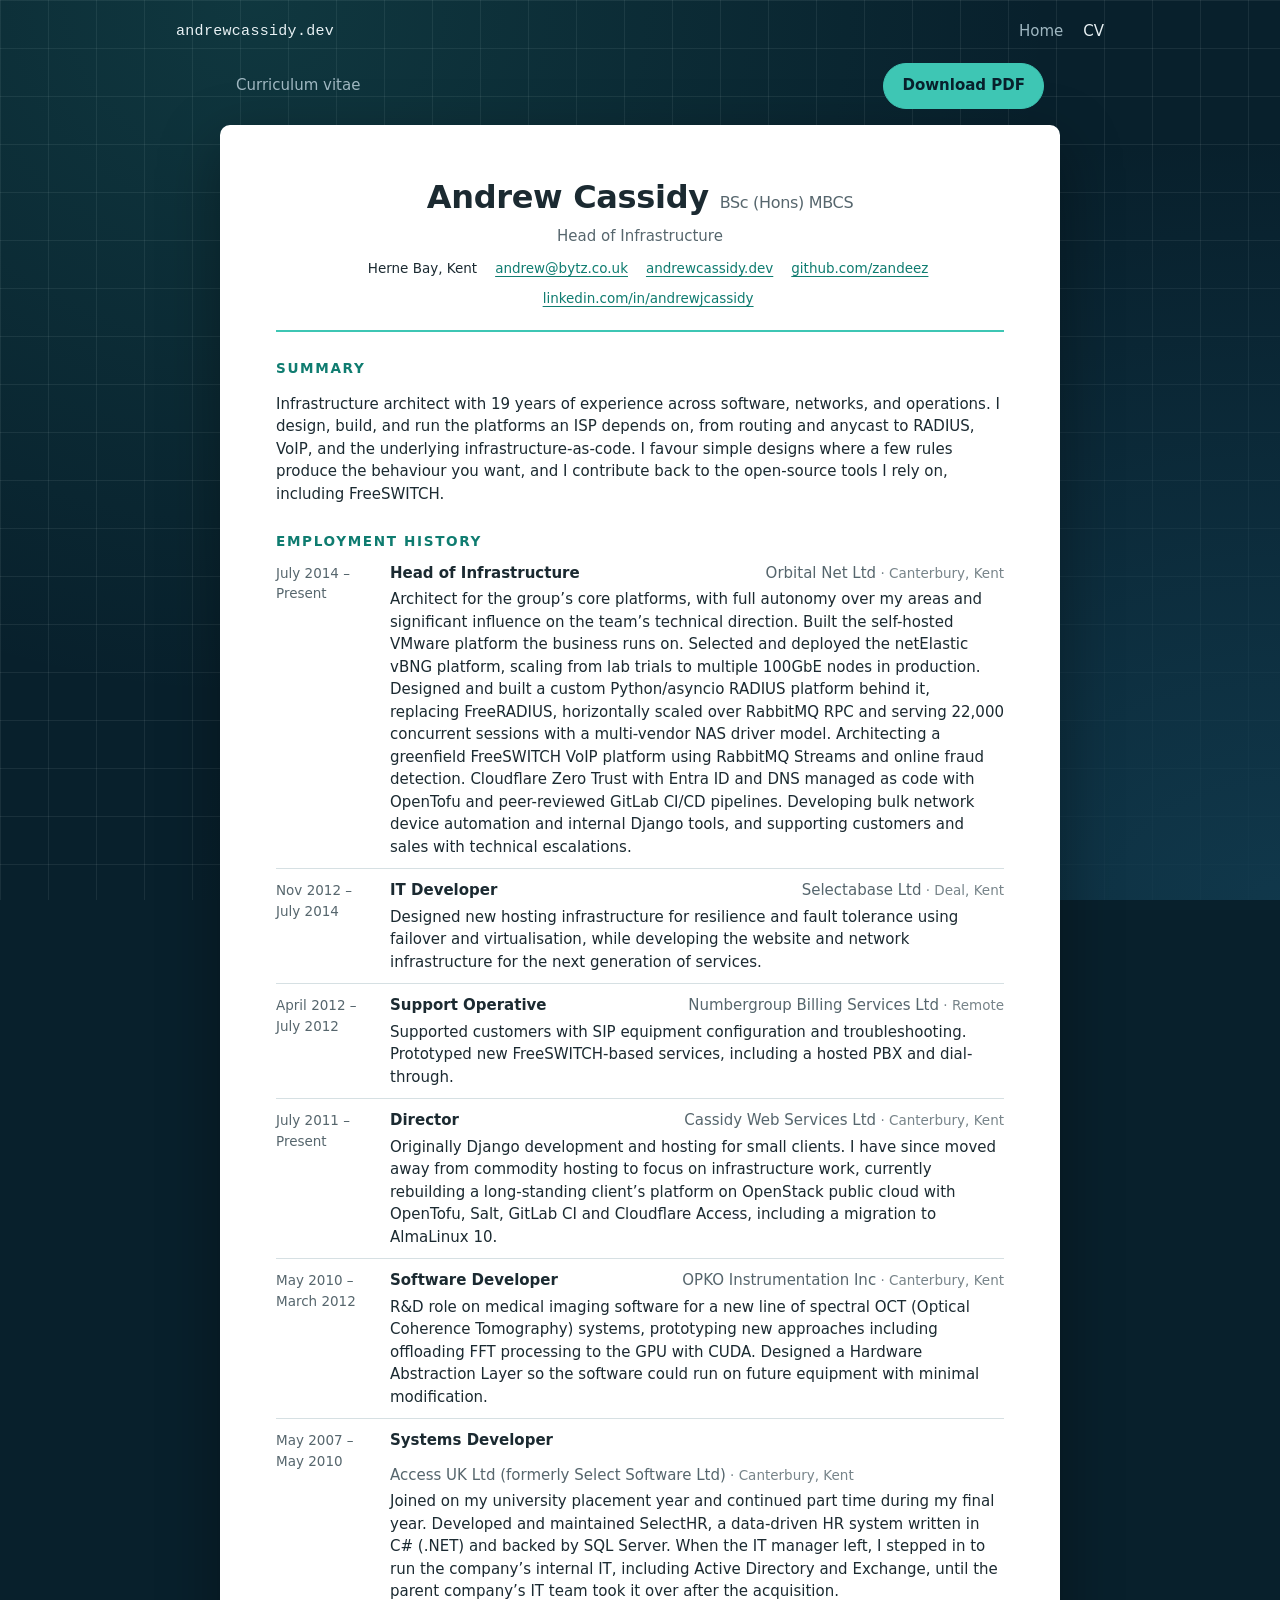
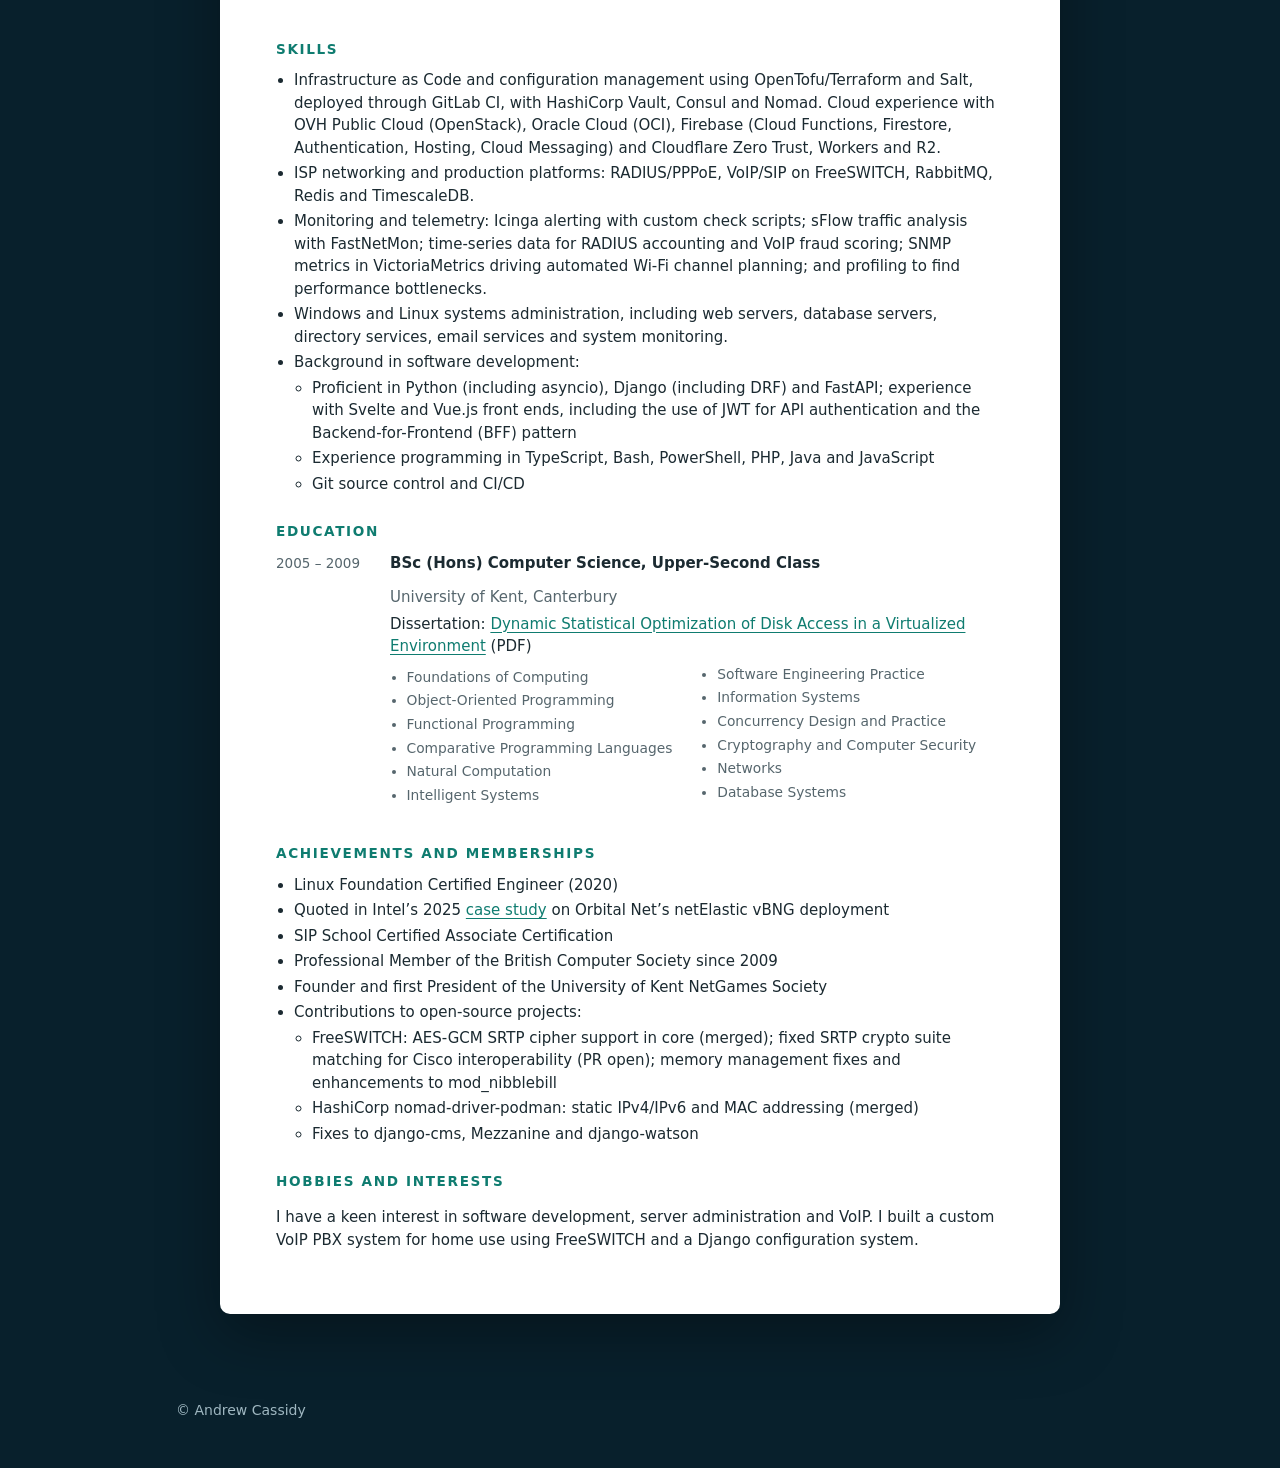
==== cv/index.html @ 4726ba23 "Restore SIP School certification below the Intel case study Co-Authored-By: Claude Opus 5.5 <noreply" ====
<!DOCTYPE html>
<html lang="en-GB">
<head>
    <meta charset="UTF-8">
    <meta name="viewport" content="width=device-width, initial-scale=1">
    <title>CV · Andrew Cassidy</title>
    <meta name="description" content="CV of Andrew Cassidy, Head of Infrastructure: ISP platforms, VoIP, infrastructure as code and Python.">
    <link rel="canonical" href="https://andrewcassidy.dev/cv/">
    <meta property="og:type" content="profile">
    <meta property="og:title" content="CV · Andrew Cassidy">
    <meta property="og:url" content="https://andrewcassidy.dev/cv/">
    <meta name="theme-color" content="#08202c">
    <link rel="icon" href="/favicon.ico" sizes="32x32">
    <link rel="icon" href="/favicon.svg" type="image/svg+xml">
    <link rel="apple-touch-icon" href="/apple-touch-icon.png">
    <link rel="stylesheet" href="../assets/site.css">
    <link rel="stylesheet" href="../assets/cv.css">
</head>
<body>
<nav class="site-nav" aria-label="Main">
    <a class="brand" href="/">andrewcassidy.dev</a>
    <ul>
        <li><a href="/">Home</a></li>
        <li><a href="/cv/" aria-current="page">CV</a></li>
    </ul>
</nav>

<div class="cv-toolbar">
    <span>Curriculum vitae</span>
    <a class="button primary" href="andrew-cassidy-cv.pdf" download>Download PDF</a>
</div>

<main class="sheet">
    <header class="cv-header">
        <h1>Andrew Cassidy <span class="postnominals">BSc (Hons) MBCS</span></h1>
        <p class="role">Head of Infrastructure</p>
        <ul class="cv-contact">
            <li>Herne Bay, Kent</li>
            <li><a href="mailto:andrew@bytz.co.uk">andrew@bytz.co.uk</a></li>
            <li><a href="https://andrewcassidy.dev">andrewcassidy.dev</a></li>
            <li><a href="https://github.com/zandeez">github.com/zandeez</a></li>
            <li><a href="https://www.linkedin.com/in/andrewjcassidy/">linkedin.com/in/andrewjcassidy</a></li>
        </ul>
    </header>

    <section aria-labelledby="summary">
        <h2 id="summary">Summary</h2>
        <p>Infrastructure architect with 19 years of experience across software, networks, and operations. I design,
            build, and run the platforms an ISP depends on, from routing and anycast to RADIUS, VoIP, and the underlying infrastructure-as-code. I favour simple designs where a few rules produce the behaviour you want,
            and I contribute back to the open-source tools I rely on, including FreeSWITCH.</p>
    </section>

    <section aria-labelledby="employment">
        <h2 id="employment">Employment History</h2>

        <article class="entry">
            <div class="dates">July 2014 – Present</div>
            <div>
                <div class="entry-head"><span class="title">Head of Infrastructure</span><span class="org">Orbital Net Ltd<span class="loc"> · Canterbury, Kent</span></span></div>
                <p>Architect for the group’s core platforms, with full autonomy over my areas and significant influence on
                    the team’s technical direction. Built the self-hosted VMware platform the business runs on. Selected and deployed the netElastic vBNG platform, scaling from lab trials to multiple 100GbE nodes in
                    production. Designed and built a custom Python/asyncio RADIUS platform behind it, replacing FreeRADIUS,
                    horizontally scaled over RabbitMQ RPC and serving 22,000 concurrent sessions with a multi-vendor NAS
                    driver model. Architecting a greenfield FreeSWITCH VoIP platform
                    using RabbitMQ Streams and online fraud detection. Cloudflare Zero Trust with Entra ID and DNS managed
                    as code with OpenTofu and peer-reviewed GitLab CI/CD pipelines. Developing bulk network device
                    automation and internal Django tools, and supporting customers and sales with technical
                    escalations.</p>
            </div>
        </article>

        <article class="entry">
            <div class="dates">Nov 2012 – July 2014</div>
            <div>
                <div class="entry-head"><span class="title">IT Developer</span><span class="org">Selectabase Ltd<span class="loc"> · Deal, Kent</span></span></div>
                <p>Designed new hosting infrastructure for resilience and fault tolerance using failover and
                    virtualisation, while developing the website and network infrastructure for the next generation of
                    services.</p>
            </div>
        </article>

        <article class="entry">
            <div class="dates">April 2012 – July 2012</div>
            <div>
                <div class="entry-head"><span class="title">Support Operative</span><span class="org">Numbergroup Billing Services Ltd<span class="loc"> · Remote</span></span></div>
                <p>Supported customers with SIP equipment configuration and troubleshooting. Prototyped new
                    FreeSWITCH-based services, including a hosted PBX and dial-through.</p>
            </div>
        </article>

        <article class="entry">
            <div class="dates">July 2011 – Present</div>
            <div>
                <div class="entry-head"><span class="title">Director</span><span class="org">Cassidy Web Services Ltd<span class="loc"> · Canterbury, Kent</span></span></div>
                <p>Originally Django development and hosting for small clients. I have since moved away from commodity hosting
                    to focus on infrastructure work, currently rebuilding a long-standing client’s platform on OpenStack
                    public cloud with OpenTofu, Salt, GitLab CI and Cloudflare Access, including a migration to
                    AlmaLinux 10.</p>
            </div>
        </article>

        <article class="entry">
            <div class="dates">May 2010 – March 2012</div>
            <div>
                <div class="entry-head"><span class="title">Software Developer</span><span class="org">OPKO Instrumentation Inc<span class="loc"> · Canterbury, Kent</span></span></div>
                <p>R&amp;D role on medical imaging software for a new line of spectral OCT (Optical Coherence Tomography)
                    systems, prototyping new approaches including offloading FFT processing to the GPU with CUDA.
                    Designed a Hardware Abstraction Layer so the software could run on future equipment with minimal
                    modification.</p>
            </div>
        </article>

        <article class="entry">
            <div class="dates">May 2007 – May 2010</div>
            <div>
                <div class="entry-head"><span class="title">Systems Developer</span><span class="org">Access UK Ltd (formerly Select Software Ltd)<span class="loc"> · Canterbury, Kent</span></span></div>
                <p>Joined on my university placement year and continued part time during my final year. Developed
                    and maintained SelectHR, a data-driven HR system written in C# (.NET) and backed by SQL
                    Server. When the IT manager left, I stepped in to run the company’s internal IT, including Active
                    Directory and Exchange, until the parent company’s IT team took it over after the acquisition.</p>
            </div>
        </article>
    </section>

    <section aria-labelledby="skills">
        <h2 id="skills">Skills</h2>
        <ul>
            <li>Infrastructure as Code and configuration management using OpenTofu/Terraform and Salt, deployed through
                GitLab CI, with HashiCorp Vault, Consul and Nomad. Cloud experience with OVH Public Cloud (OpenStack),
                Oracle Cloud (OCI), Firebase (Cloud Functions, Firestore, Authentication, Hosting, Cloud Messaging) and Cloudflare Zero Trust, Workers and R2.</li>
            <li>ISP networking and production platforms: RADIUS/PPPoE, VoIP/SIP on FreeSWITCH, RabbitMQ, Redis and
                TimescaleDB.</li>
            <li>Monitoring and telemetry: Icinga alerting with custom check scripts; sFlow traffic analysis with FastNetMon; time-series data for RADIUS accounting
                and VoIP fraud scoring; SNMP metrics in VictoriaMetrics driving automated Wi-Fi channel planning; and
                profiling to find performance bottlenecks.</li>
            <li>Windows and Linux systems administration, including web servers, database servers, directory services,
                email services and system monitoring.</li>
            <li>Background in software development:
                <ul>
                    <li>Proficient in Python (including asyncio), Django (including DRF) and FastAPI; experience with
                        Svelte and Vue.js front ends, including the use of JWT for API authentication and the
                        Backend-for-Frontend (BFF) pattern</li>
                    <li>Experience programming in TypeScript, Bash, PowerShell, PHP, Java and JavaScript</li>
                    <li>Git source control and CI/CD</li>
                </ul>
            </li>
        </ul>
    </section>

    <section aria-labelledby="education">
        <h2 id="education">Education</h2>
        <article class="entry">
            <div class="dates">2005 – 2009</div>
            <div>
                <div class="entry-head"><span class="title">BSc (Hons) Computer Science, Upper-Second Class</span><span class="org">University of Kent, Canterbury</span></div>
                <p>Dissertation: <a href="https://andrewcassidy.dev/dissertation.pdf">Dynamic Statistical Optimization
                    of Disk Access in a Virtualized Environment</a> (PDF)</p>
                <ul class="modules">
                    <li>Foundations of Computing</li>
                    <li>Object-Oriented Programming</li>
                    <li>Functional Programming</li>
                    <li>Comparative Programming Languages</li>
                    <li>Natural Computation</li>
                    <li>Intelligent Systems</li>
                    <li>Software Engineering Practice</li>
                    <li>Information Systems</li>
                    <li>Concurrency Design and Practice</li>
                    <li>Cryptography and Computer Security</li>
                    <li>Networks</li>
                    <li>Database Systems</li>
                </ul>
            </div>
        </article>
    </section>

    <section aria-labelledby="achievements">
        <h2 id="achievements">Achievements and Memberships</h2>
        <ul>
            <li>Linux Foundation Certified Engineer (2020)</li>
            <li>Quoted in Intel’s 2025 <a href="https://www.intel.com/content/www/us/en/content-details/856149/uk-altnets-rapidly-build-and-scale-isp-operations-with-netelastic-and-intel.html">case study</a> on Orbital Net’s netElastic vBNG deployment</li>
            <li>SIP School Certified Associate Certification</li>
            <li>Professional Member of the British Computer Society since 2009</li>
            <li>Founder and first President of the University of Kent NetGames Society</li>
            <li>Contributions to open-source projects:
                <ul>
                    <li>FreeSWITCH: AES-GCM SRTP cipher support in core (merged); fixed SRTP crypto suite matching for
                        Cisco interoperability (PR open); memory management fixes and enhancements to mod_nibblebill</li>
                    <li>HashiCorp nomad-driver-podman: static IPv4/IPv6 and MAC addressing (merged)</li>
                    <li>Fixes to django-cms, Mezzanine and django-watson</li>
                </ul>
            </li>
        </ul>
    </section>

    <section aria-labelledby="interests">
        <h2 id="interests">Hobbies and Interests</h2>
        <p>I have a keen interest in software development, server administration and VoIP. I built a custom VoIP PBX system for home use using FreeSWITCH and a Django configuration system.</p>
    </section>
</main>

<footer class="site-footer no-print">
    <p>© Andrew Cassidy</p>
</footer>
</body>
</html>
---- assets/site.css ----
/* andrewcassidy.dev — shared styles */

:root {
    --bg-deep: #08202c;
    --bg: #0c2f40;
    --bg-raised: #113a4e;
    --line: rgba(255, 255, 255, 0.07);
    --text: #e8f1f4;
    --text-muted: #9fb7c1;
    --accent: #3ec6b4;
    --accent-strong: #5fe0cd;
    --paper: #ffffff;
    --ink: #1b2a31;
    --ink-muted: #56666d;
    --rule: #d6e0e3;
    --radius: 10px;
    --font: system-ui, -apple-system, "Segoe UI", Roboto, "Helvetica Neue", Arial, sans-serif;
    --mono: ui-monospace, "SFMono-Regular", Menlo, Consolas, "Liberation Mono", monospace;
}

*, *::before, *::after { box-sizing: border-box; }

html { -webkit-text-size-adjust: 100%; }

body {
    margin: 0;
    min-height: 100vh;
    font-family: var(--font);
    font-size: 17px;
    line-height: 1.55;
    color: var(--text);
    background-color: var(--bg-deep);
    background-image:
        radial-gradient(ellipse at 20% 0%, rgba(62, 198, 180, 0.14), transparent 55%),
        radial-gradient(ellipse at 100% 100%, rgba(17, 58, 78, 0.9), transparent 60%),
        linear-gradient(var(--line) 1px, transparent 1px),
        linear-gradient(90deg, var(--line) 1px, transparent 1px);
    background-size: auto, auto, 48px 48px, 48px 48px;
    background-attachment: fixed;
}

a { color: var(--accent); text-underline-offset: 3px; }
a:hover { color: var(--accent-strong); }
a:focus-visible, .button:focus-visible {
    outline: 2px solid var(--accent-strong);
    outline-offset: 3px;
    border-radius: 4px;
}

/* ---------- Site navigation ---------- */

.site-nav {
    display: flex;
    justify-content: space-between;
    align-items: center;
    max-width: 960px;
    margin: 0 auto;
    padding: 20px 16px;
    font-size: 15px;
}
.site-nav .brand {
    font-family: var(--mono);
    color: var(--text);
    text-decoration: none;
    letter-spacing: 0.02em;
}
.site-nav ul { display: flex; gap: 20px; list-style: none; margin: 0; padding: 0; }
.site-nav ul a { color: var(--text-muted); text-decoration: none; }
.site-nav ul a:hover, .site-nav ul a[aria-current="page"] { color: var(--text); }

/* ---------- Home ---------- */

.hero {
    display: flex;
    align-items: center;
    min-height: calc(100vh - 140px);
    max-width: 960px;
    margin: 0 auto;
    padding: 24px 16px 48px;
}
.hero-inner { display: flex; gap: 40px; align-items: center; }
.avatar {
    flex: none;
    width: 168px;
    height: 168px;
    border-radius: 50%;
    border: 3px solid rgba(62, 198, 180, 0.6);
    box-shadow: 0 0 0 8px rgba(62, 198, 180, 0.08);
}
.hero h1 {
    margin: 0;
    font-size: clamp(2.1rem, 5vw, 3.2rem);
    line-height: 1.1;
    font-weight: 700;
    letter-spacing: -0.01em;
}
.hero h1 .postnominals {
    display: inline-block;
    font-size: 0.42em;
    font-weight: 400;
    color: var(--text-muted);
    letter-spacing: 0.02em;
    vertical-align: middle;
}
.hero .role {
    margin: 10px 0 0;
    font-family: var(--mono);
    font-size: 1rem;
    color: var(--accent);
}
.hero .role span { color: var(--text-muted); }
.hero .intro { max-width: 34em; margin: 20px 0 0; color: var(--text); }
.hero .intro + .intro { margin-top: 12px; color: var(--text-muted); }

.actions { display: flex; flex-wrap: wrap; gap: 12px; margin-top: 28px; }
.button {
    display: inline-flex;
    align-items: center;
    gap: 8px;
    padding: 10px 18px;
    border-radius: 999px;
    border: 1px solid rgba(255, 255, 255, 0.18);
    color: var(--text);
    background: rgba(255, 255, 255, 0.04);
    text-decoration: none;
    font-size: 15px;
    transition: background-color 0.15s, border-color 0.15s;
}
.button:hover { color: var(--text); background: rgba(255, 255, 255, 0.1); border-color: rgba(255, 255, 255, 0.3); }
.button.primary { background: var(--accent); border-color: var(--accent); color: var(--bg-deep); font-weight: 600; }
.button.primary:hover { background: var(--accent-strong); border-color: var(--accent-strong); color: var(--bg-deep); }
.button svg { width: 18px; height: 18px; fill: currentColor; }

.site-footer {
    max-width: 960px;
    margin: 0 auto;
    padding: 24px 16px 32px;
    font-size: 14px;
    color: var(--text-muted);
}

@media (max-width: 640px) {
    body { font-size: 16px; }
    .hero { min-height: auto; padding-top: 8px; }
    .hero-inner { flex-direction: column; align-items: flex-start; gap: 24px; }
    .avatar { width: 112px; height: 112px; }
}

@media (prefers-reduced-motion: reduce) {
    * { transition: none !important; }
}
---- assets/cv.css ----
/* CV page — screen shows a paper sheet on the site background; print is plain A4 */

.cv-toolbar {
    display: flex;
    justify-content: space-between;
    align-items: center;
    gap: 12px;
    max-width: 840px;
    margin: 0 auto;
    padding: 0 16px 16px;
    color: var(--text-muted);
    font-size: 15px;
}

.sheet {
    max-width: 840px;
    margin: 0 auto 48px;
    padding: 48px 56px;
    background: var(--paper);
    color: var(--ink);
    border-radius: var(--radius);
    box-shadow: 0 20px 60px rgba(0, 0, 0, 0.35);
    font-size: 15px;
    line-height: 1.5;
}
.sheet a { color: #0f7c70; }

.cv-header { text-align: center; padding-bottom: 18px; border-bottom: 2px solid var(--accent); }
.cv-header h1 { margin: 0; font-size: 2rem; font-weight: 600; letter-spacing: -0.01em; }
.cv-header h1 .postnominals { font-size: 0.5em; font-weight: 400; color: var(--ink-muted); }
.cv-header .role { margin: 4px 0 8px; color: var(--ink-muted); }
.cv-contact { display: flex; flex-wrap: wrap; justify-content: center; gap: 4px 18px; margin: 0; padding: 0; list-style: none; font-size: 0.9em; }

.sheet h2 {
    margin: 26px 0 10px;
    font-size: 0.85rem;
    font-weight: 700;
    letter-spacing: 0.12em;
    text-transform: uppercase;
    color: #0f7c70;
}

.entry {
    display: grid;
    grid-template-columns: 96px 1fr;
    column-gap: 18px;
    padding: 10px 0;
    border-top: 1px solid var(--rule);
    break-inside: avoid;
}
.entry:first-of-type { border-top: 0; padding-top: 0; }
.entry .dates { color: var(--ink-muted); font-size: 0.9em; padding-top: 1px; }
.entry-head { display: flex; justify-content: space-between; gap: 12px; flex-wrap: wrap; }
.entry-head .title { font-weight: 600; }
.entry-head .org { color: var(--ink-muted); }
.entry-head .loc { font-size: 0.9em; opacity: 0.8; }
.entry p { margin: 4px 0 0; }

.sheet ul { margin: 0; padding-left: 1.2em; }
.sheet li { margin: 3px 0; }
.sheet li ul { margin-top: 2px; }

.modules { columns: 2; column-gap: 24px; margin-top: 6px !important; font-size: 0.92em; color: var(--ink-muted); }

@media (max-width: 640px) {
    .sheet { padding: 28px 18px; border-radius: 0; font-size: 14.5px; }
    .cv-header h1 .postnominals { display: block; margin-top: 4px; }
    .entry { grid-template-columns: 1fr; }
    .entry .dates { padding-bottom: 2px; }
    .modules { columns: 1; }
}

@page { margin: 11mm 14mm; }

@media print {
    body { background: #fff; color: var(--ink); font-size: 9.3pt; }
    .site-nav, .cv-toolbar, .site-footer, .no-print { display: none !important; }
    .sheet { max-width: none; margin: 0; padding: 0; box-shadow: none; border-radius: 0; font-size: 9.3pt; }
    .sheet a { color: inherit; text-decoration: none; }
    .cv-header h1 { font-size: 20pt; }
    .sheet h2 { margin: 14pt 0 6pt; break-after: avoid; }
    .entry { padding: 6pt 0; grid-template-columns: 20mm 1fr; }
}
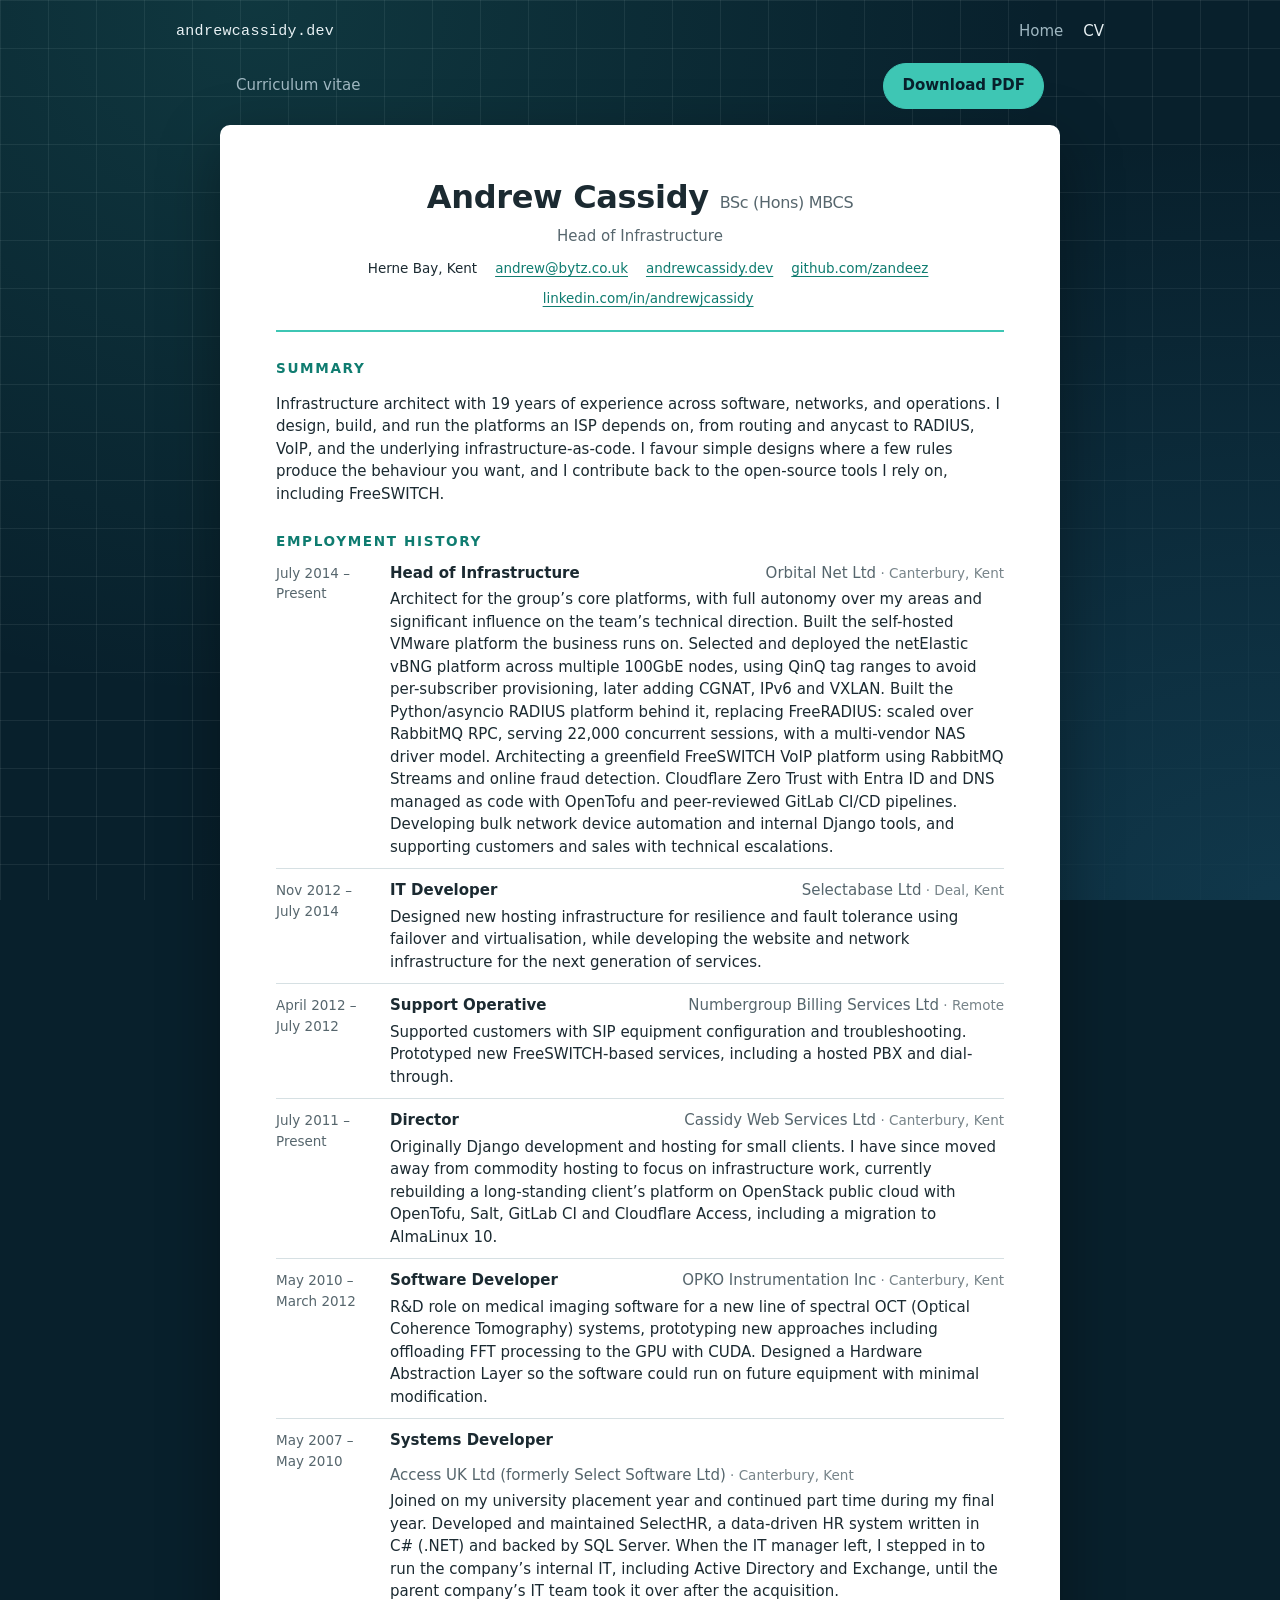
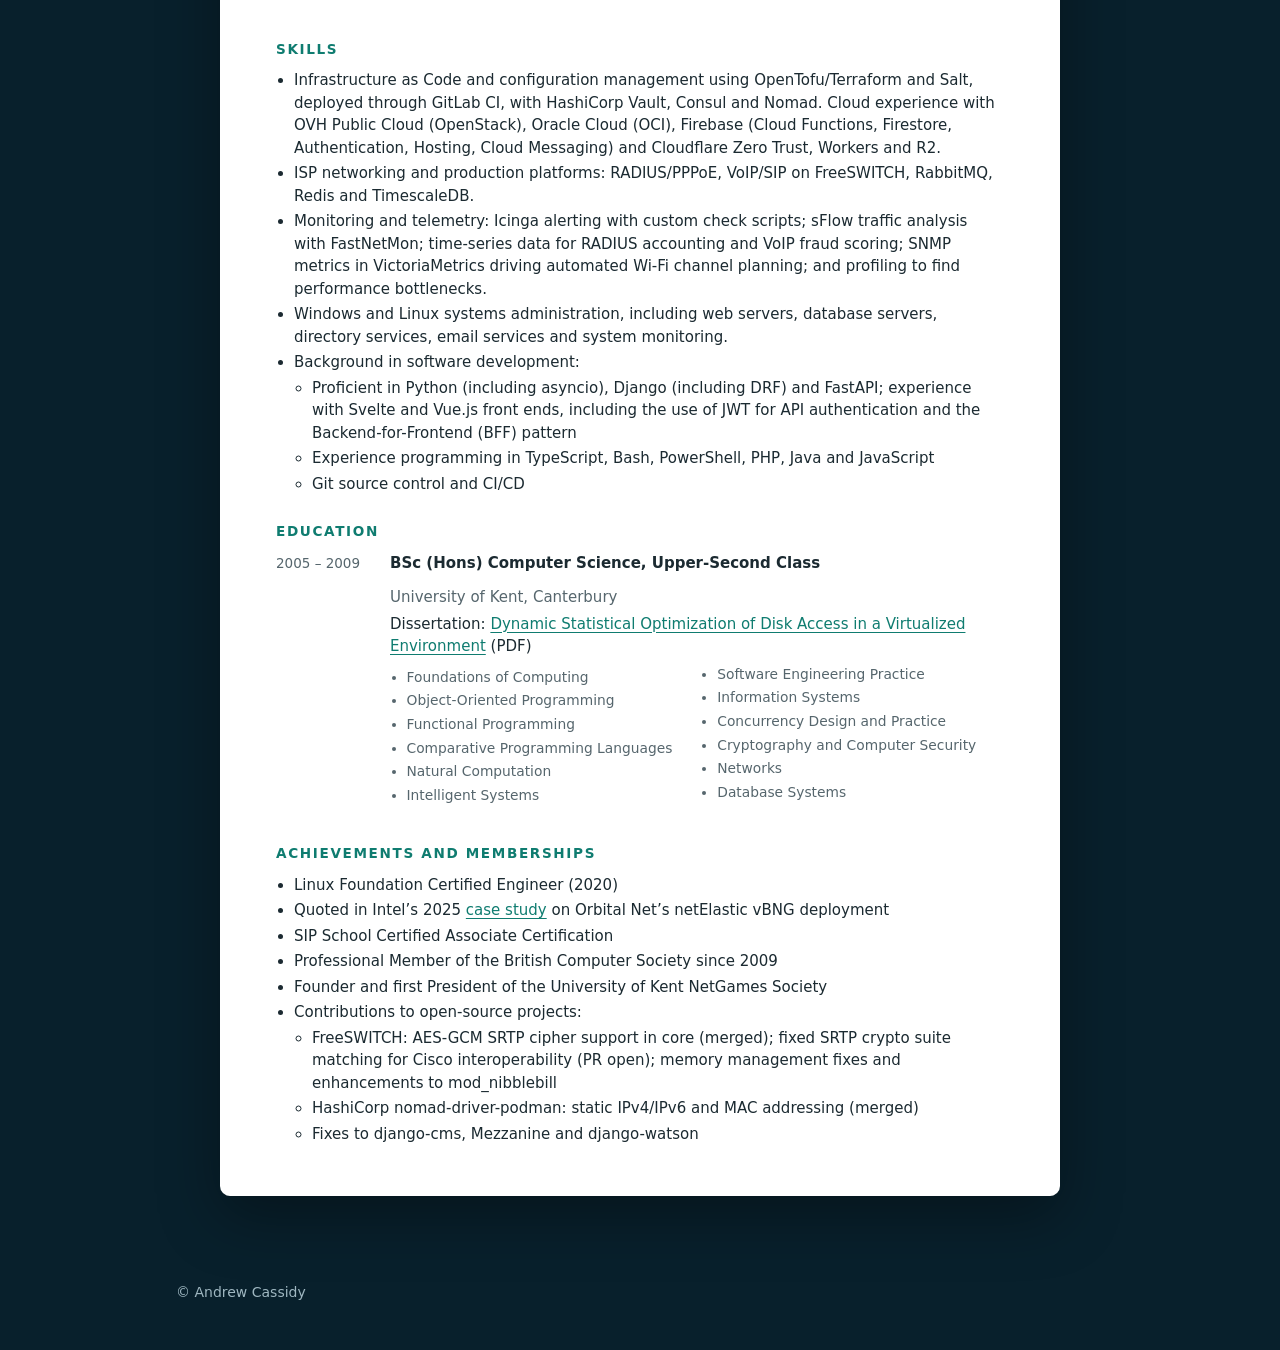
==== commit 27b6ab21: "Expand the vBNG bullet (QinQ, CGNAT, IPv6, VXLAN); drop the Hobbies section Co-Authored-By: Claude O" ====
--- a/cv/index.html
+++ b/cv/index.html
@@ -58,10 +58,7 @@
             <div>
                 <div class="entry-head"><span class="title">Head of Infrastructure</span><span class="org">Orbital Net Ltd<span class="loc"> · Canterbury, Kent</span></span></div>
                 <p>Architect for the group’s core platforms, with full autonomy over my areas and significant influence on
-                    the team’s technical direction. Built the self-hosted VMware platform the business runs on. Selected and deployed the netElastic vBNG platform, scaling from lab trials to multiple 100GbE nodes in
-                    production. Designed and built a custom Python/asyncio RADIUS platform behind it, replacing FreeRADIUS,
-                    horizontally scaled over RabbitMQ RPC and serving 22,000 concurrent sessions with a multi-vendor NAS
-                    driver model. Architecting a greenfield FreeSWITCH VoIP platform
+                    the team’s technical direction. Built the self-hosted VMware platform the business runs on. Selected and deployed the netElastic vBNG platform across multiple 100GbE nodes, using QinQ tag ranges to avoid per-subscriber provisioning, later adding CGNAT, IPv6 and VXLAN. Built the Python/asyncio RADIUS platform behind it, replacing FreeRADIUS: scaled over RabbitMQ RPC, serving 22,000 concurrent sessions, with a multi-vendor NAS driver model. Architecting a greenfield FreeSWITCH VoIP platform
                     using RabbitMQ Streams and online fraud detection. Cloudflare Zero Trust with Entra ID and DNS managed
                     as code with OpenTofu and peer-reviewed GitLab CI/CD pipelines. Developing bulk network device
                     automation and internal Django tools, and supporting customers and sales with technical
@@ -192,10 +189,6 @@
         </ul>
     </section>
 
-    <section aria-labelledby="interests">
-        <h2 id="interests">Hobbies and Interests</h2>
-        <p>I have a keen interest in software development, server administration and VoIP. I built a custom VoIP PBX system for home use using FreeSWITCH and a Django configuration system.</p>
-    </section>
 </main>
 
 <footer class="site-footer no-print">
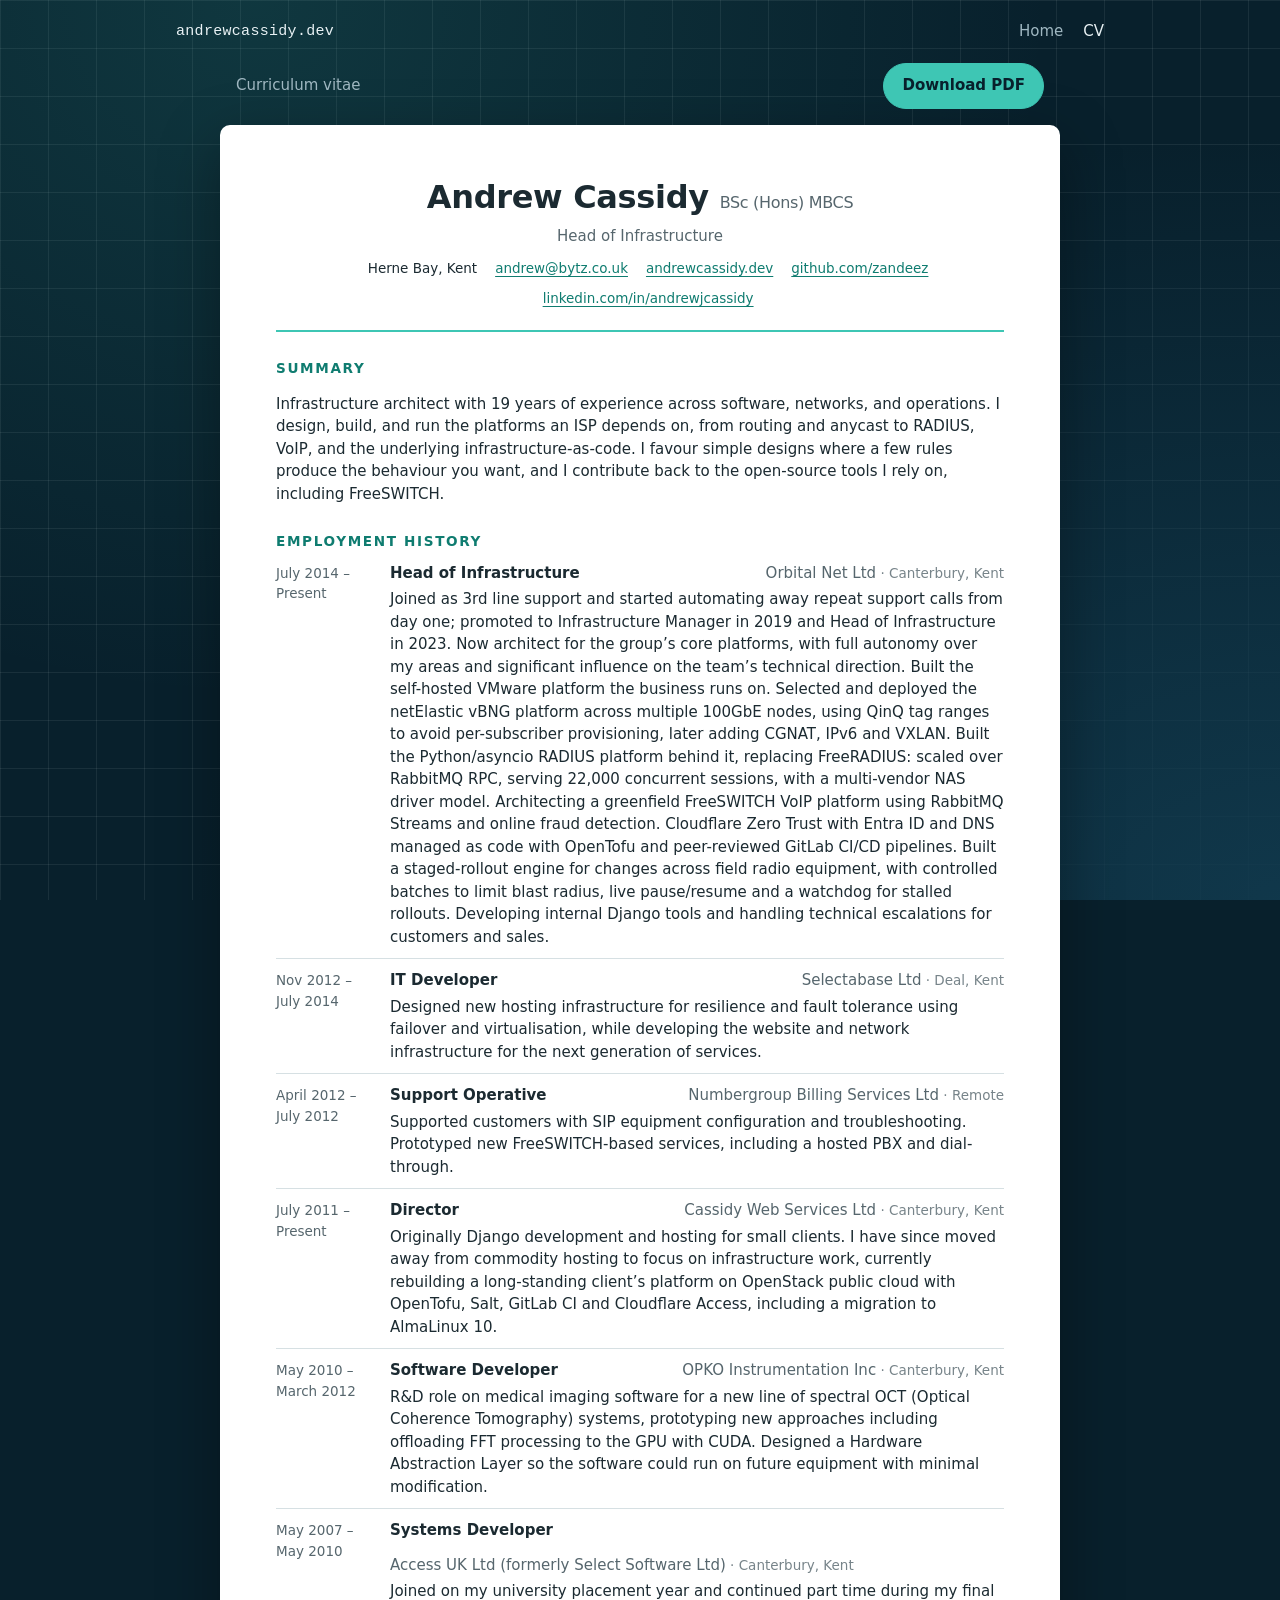
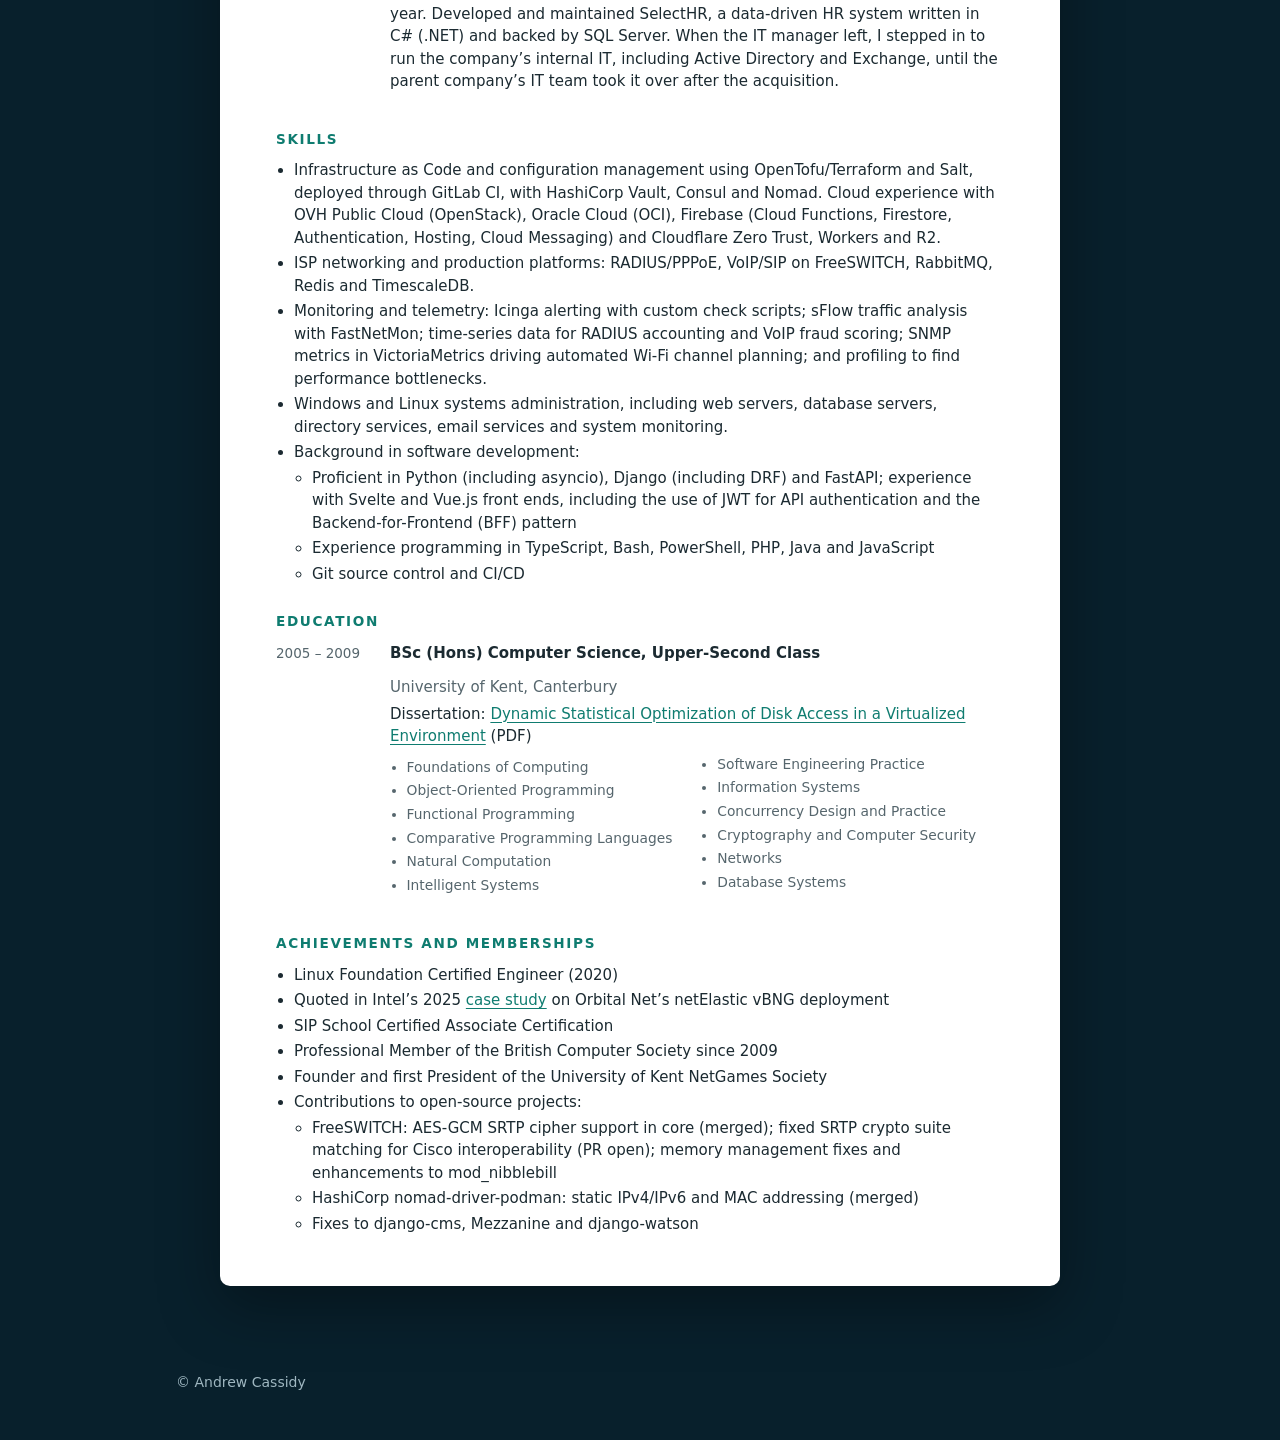
==== commit 4bc8f0fc: "Add Orbital career progression and staged-rollout engine Co-Authored-By: Claude Opus 5.5 <noreply@an" ====
--- a/cv/index.html
+++ b/cv/index.html
@@ -57,12 +57,13 @@
             <div class="dates">July 2014 – Present</div>
             <div>
                 <div class="entry-head"><span class="title">Head of Infrastructure</span><span class="org">Orbital Net Ltd<span class="loc"> · Canterbury, Kent</span></span></div>
-                <p>Architect for the group’s core platforms, with full autonomy over my areas and significant influence on
+                <p>Joined as 3rd line support and started automating away repeat support calls from day one; promoted to
+                    Infrastructure Manager in 2019 and Head of Infrastructure in 2023. Now architect for the group’s core platforms, with full autonomy over my areas and significant influence on
                     the team’s technical direction. Built the self-hosted VMware platform the business runs on. Selected and deployed the netElastic vBNG platform across multiple 100GbE nodes, using QinQ tag ranges to avoid per-subscriber provisioning, later adding CGNAT, IPv6 and VXLAN. Built the Python/asyncio RADIUS platform behind it, replacing FreeRADIUS: scaled over RabbitMQ RPC, serving 22,000 concurrent sessions, with a multi-vendor NAS driver model. Architecting a greenfield FreeSWITCH VoIP platform
                     using RabbitMQ Streams and online fraud detection. Cloudflare Zero Trust with Entra ID and DNS managed
-                    as code with OpenTofu and peer-reviewed GitLab CI/CD pipelines. Developing bulk network device
-                    automation and internal Django tools, and supporting customers and sales with technical
-                    escalations.</p>
+                    as code with OpenTofu and peer-reviewed GitLab CI/CD pipelines. Built a staged-rollout engine for changes across field radio equipment, with controlled
+                    batches to limit blast radius, live pause/resume and a watchdog for stalled rollouts. Developing internal
+                    Django tools and handling technical escalations for customers and sales.</p>
             </div>
         </article>
 
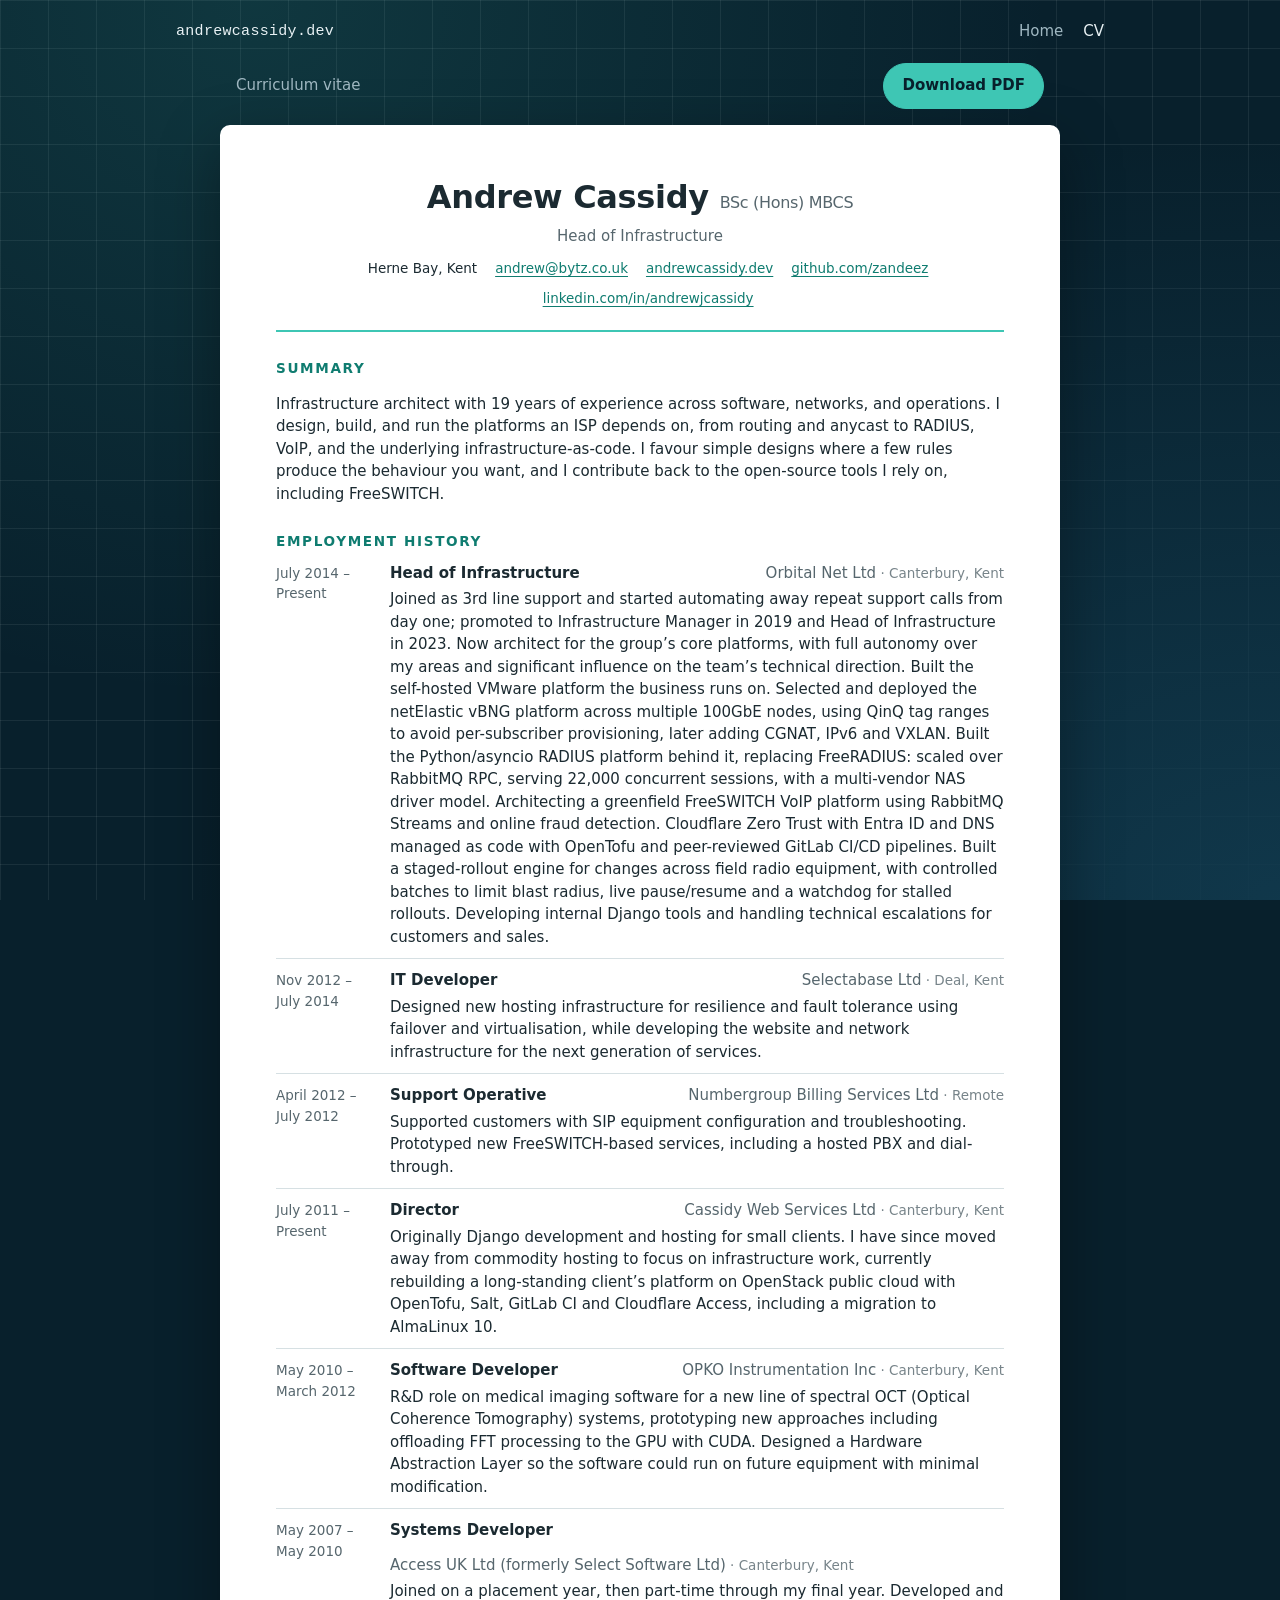
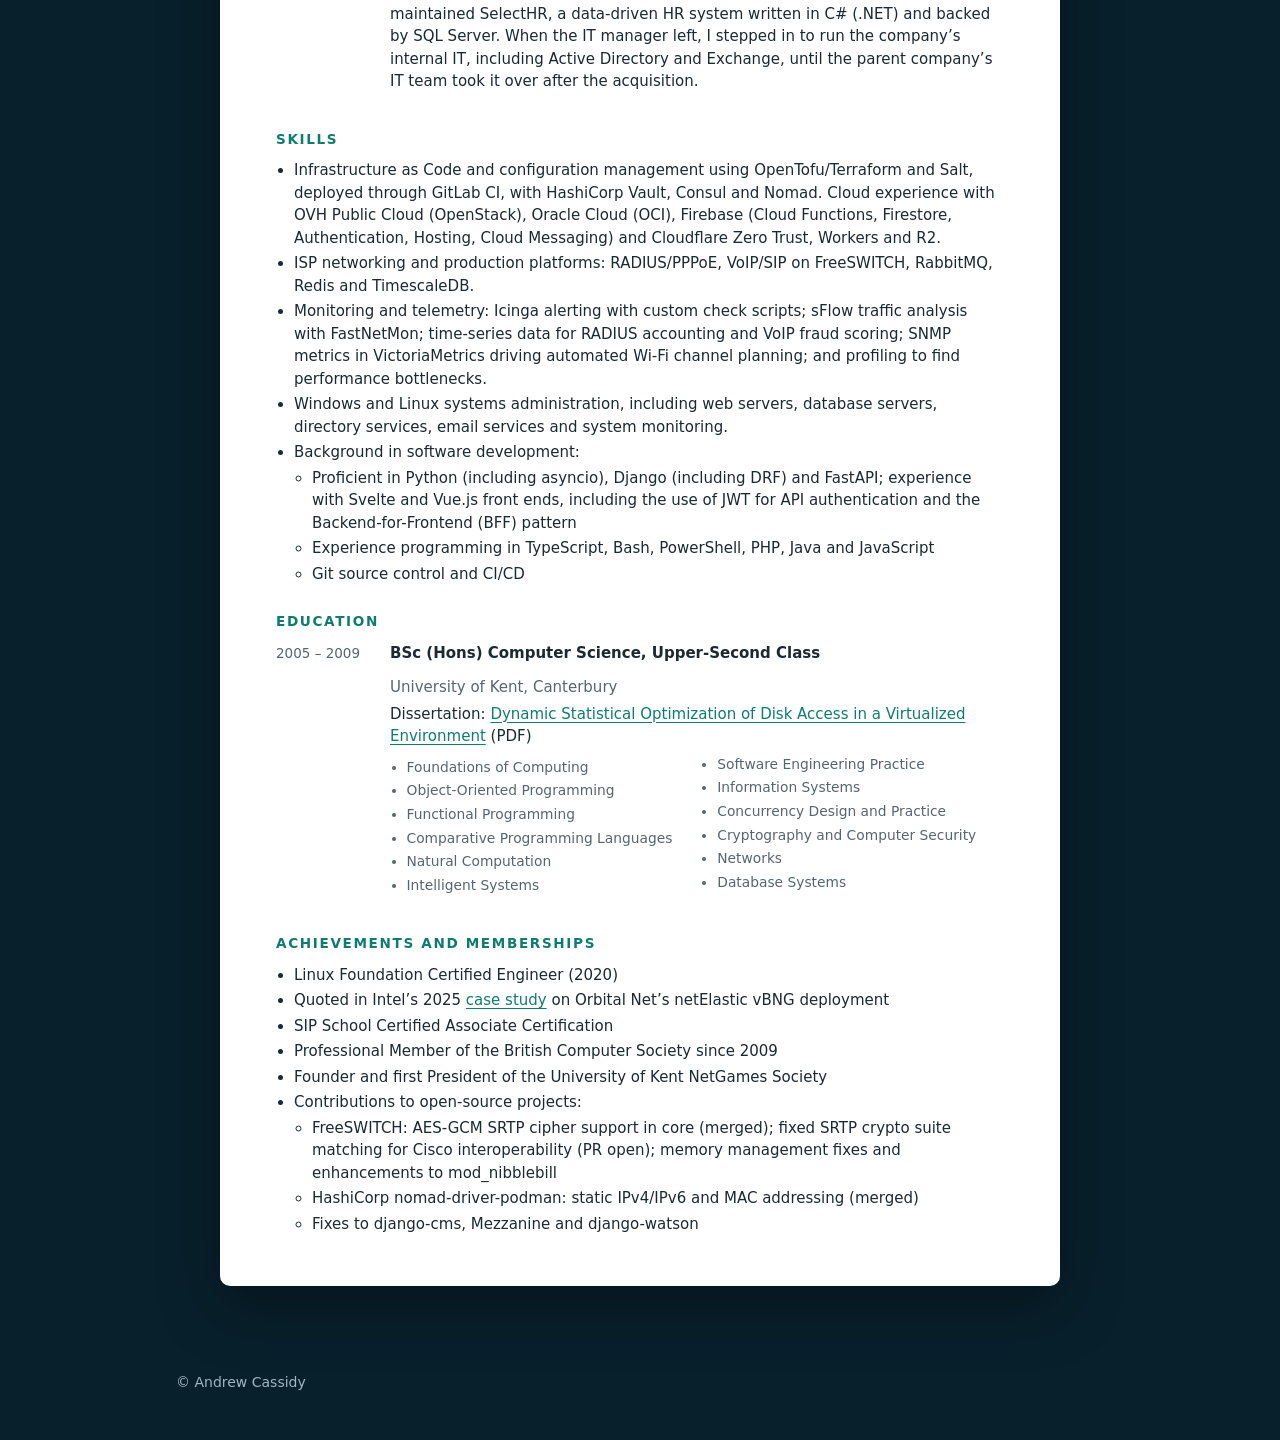
==== commit 9fd637c7: "Tighten the Access UK placement line Co-Authored-By: Claude Opus 5.5 <noreply@anthropic.com>" ====
--- a/cv/index.html
+++ b/cv/index.html
@@ -112,7 +112,7 @@
             <div class="dates">May 2007 – May 2010</div>
             <div>
                 <div class="entry-head"><span class="title">Systems Developer</span><span class="org">Access UK Ltd (formerly Select Software Ltd)<span class="loc"> · Canterbury, Kent</span></span></div>
-                <p>Joined on my university placement year and continued part time during my final year. Developed
+                <p>Joined on a placement year, then part-time through my final year. Developed
                     and maintained SelectHR, a data-driven HR system written in C# (.NET) and backed by SQL
                     Server. When the IT manager left, I stepped in to run the company’s internal IT, including Active
                     Directory and Exchange, until the parent company’s IT team took it over after the acquisition.</p>
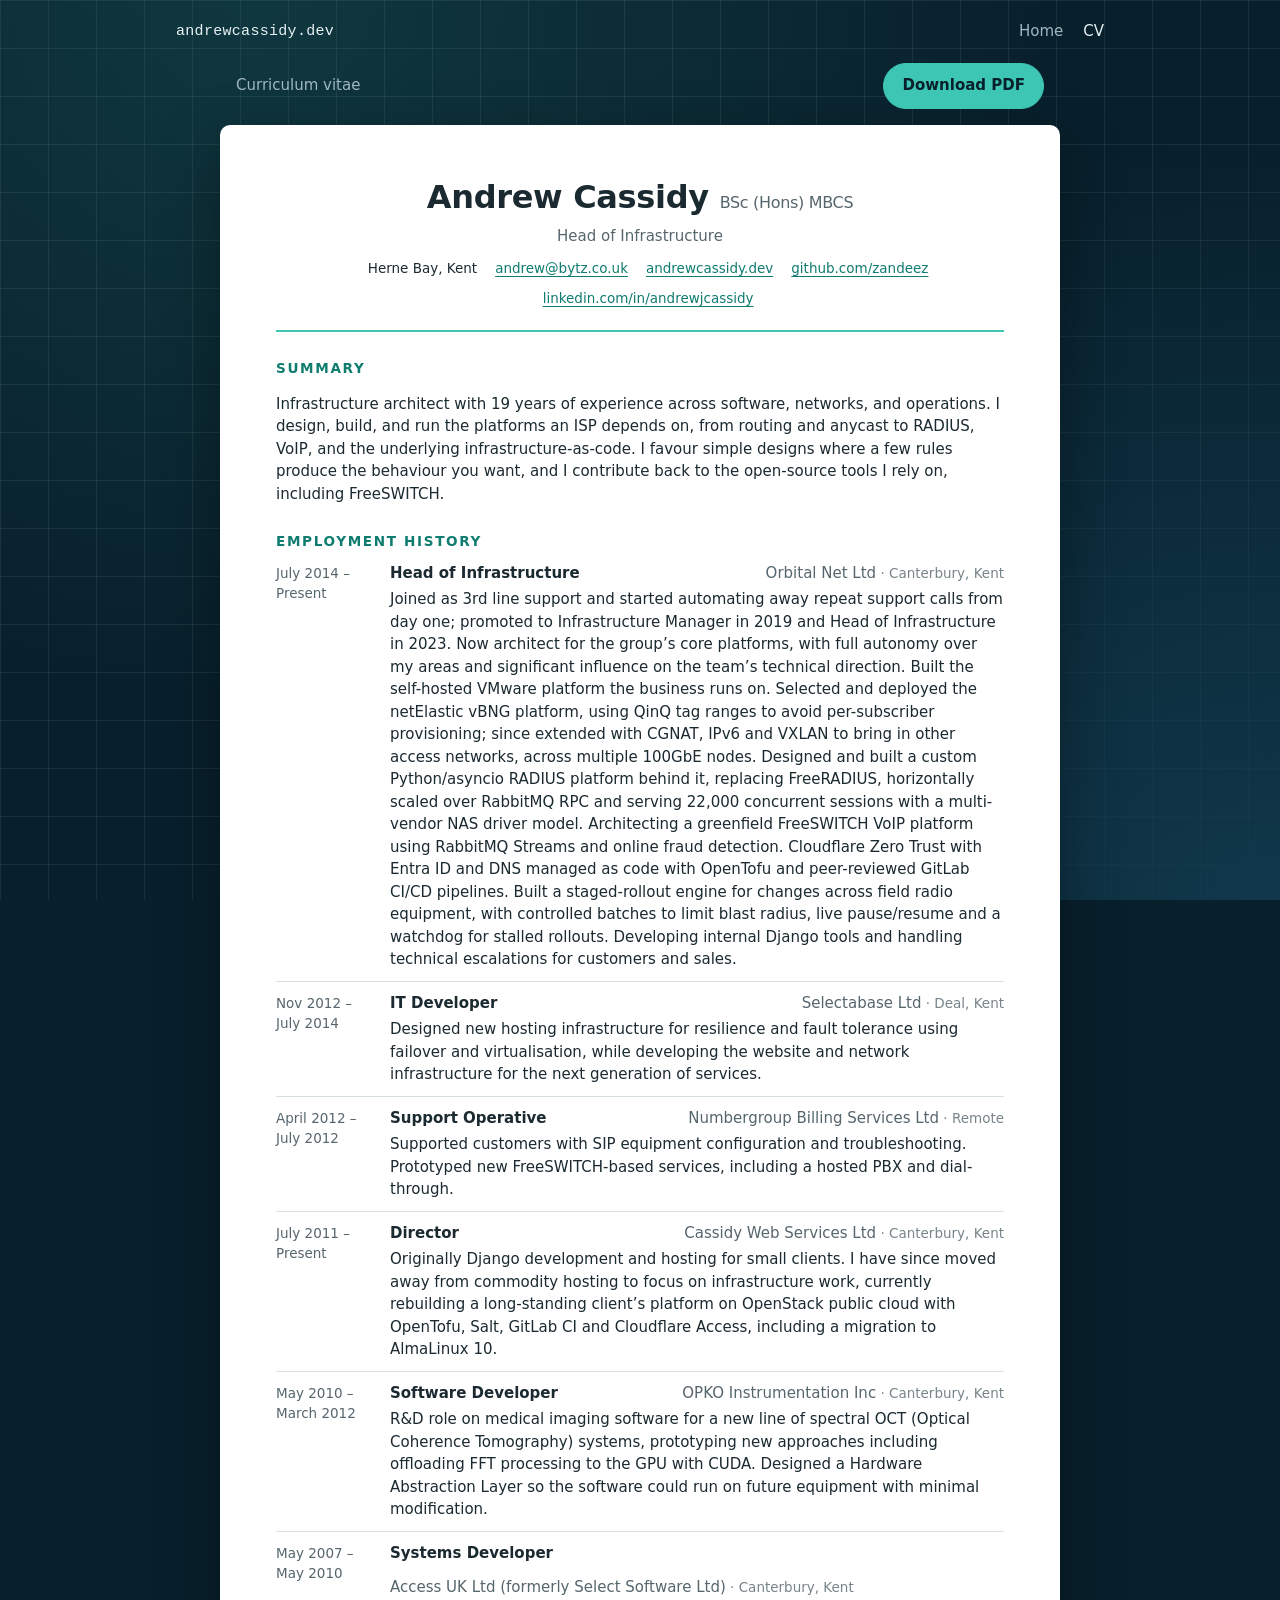
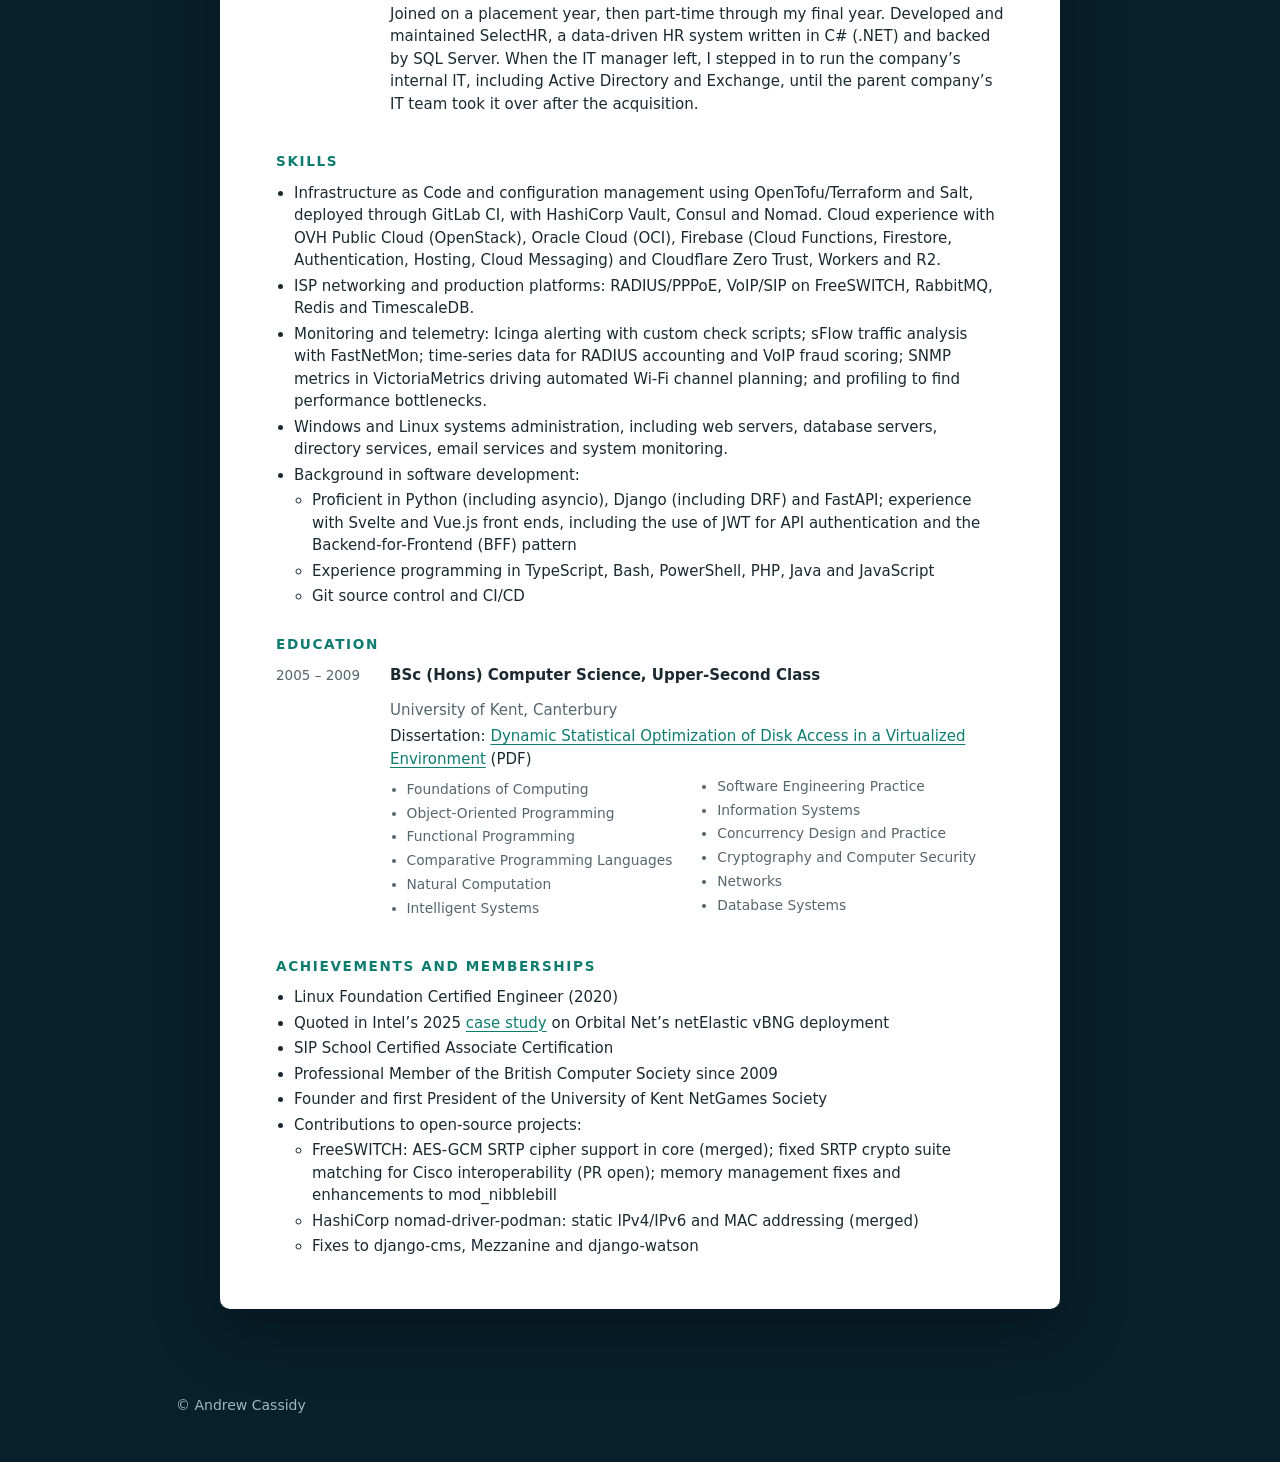
==== commit bc08f317: "Use full vBNG and RADIUS wording in the Orbital entry Co-Authored-By: Claude Opus 5.5 <noreply@anthr" ====
--- a/cv/index.html
+++ b/cv/index.html
@@ -59,7 +59,11 @@
                 <div class="entry-head"><span class="title">Head of Infrastructure</span><span class="org">Orbital Net Ltd<span class="loc"> · Canterbury, Kent</span></span></div>
                 <p>Joined as 3rd line support and started automating away repeat support calls from day one; promoted to
                     Infrastructure Manager in 2019 and Head of Infrastructure in 2023. Now architect for the group’s core platforms, with full autonomy over my areas and significant influence on
-                    the team’s technical direction. Built the self-hosted VMware platform the business runs on. Selected and deployed the netElastic vBNG platform across multiple 100GbE nodes, using QinQ tag ranges to avoid per-subscriber provisioning, later adding CGNAT, IPv6 and VXLAN. Built the Python/asyncio RADIUS platform behind it, replacing FreeRADIUS: scaled over RabbitMQ RPC, serving 22,000 concurrent sessions, with a multi-vendor NAS driver model. Architecting a greenfield FreeSWITCH VoIP platform
+                    the team’s technical direction. Built the self-hosted VMware platform the business runs on. Selected and deployed the netElastic vBNG platform, using QinQ tag ranges to avoid per-subscriber
+                    provisioning; since extended with CGNAT, IPv6 and VXLAN to bring in other access networks, across
+                    multiple 100GbE nodes. Designed and built a custom Python/asyncio RADIUS platform behind it, replacing
+                    FreeRADIUS, horizontally scaled over RabbitMQ RPC and serving 22,000 concurrent sessions with a
+                    multi-vendor NAS driver model. Architecting a greenfield FreeSWITCH VoIP platform
                     using RabbitMQ Streams and online fraud detection. Cloudflare Zero Trust with Entra ID and DNS managed
                     as code with OpenTofu and peer-reviewed GitLab CI/CD pipelines. Built a staged-rollout engine for changes across field radio equipment, with controlled
                     batches to limit blast radius, live pause/resume and a watchdog for stalled rollouts. Developing internal
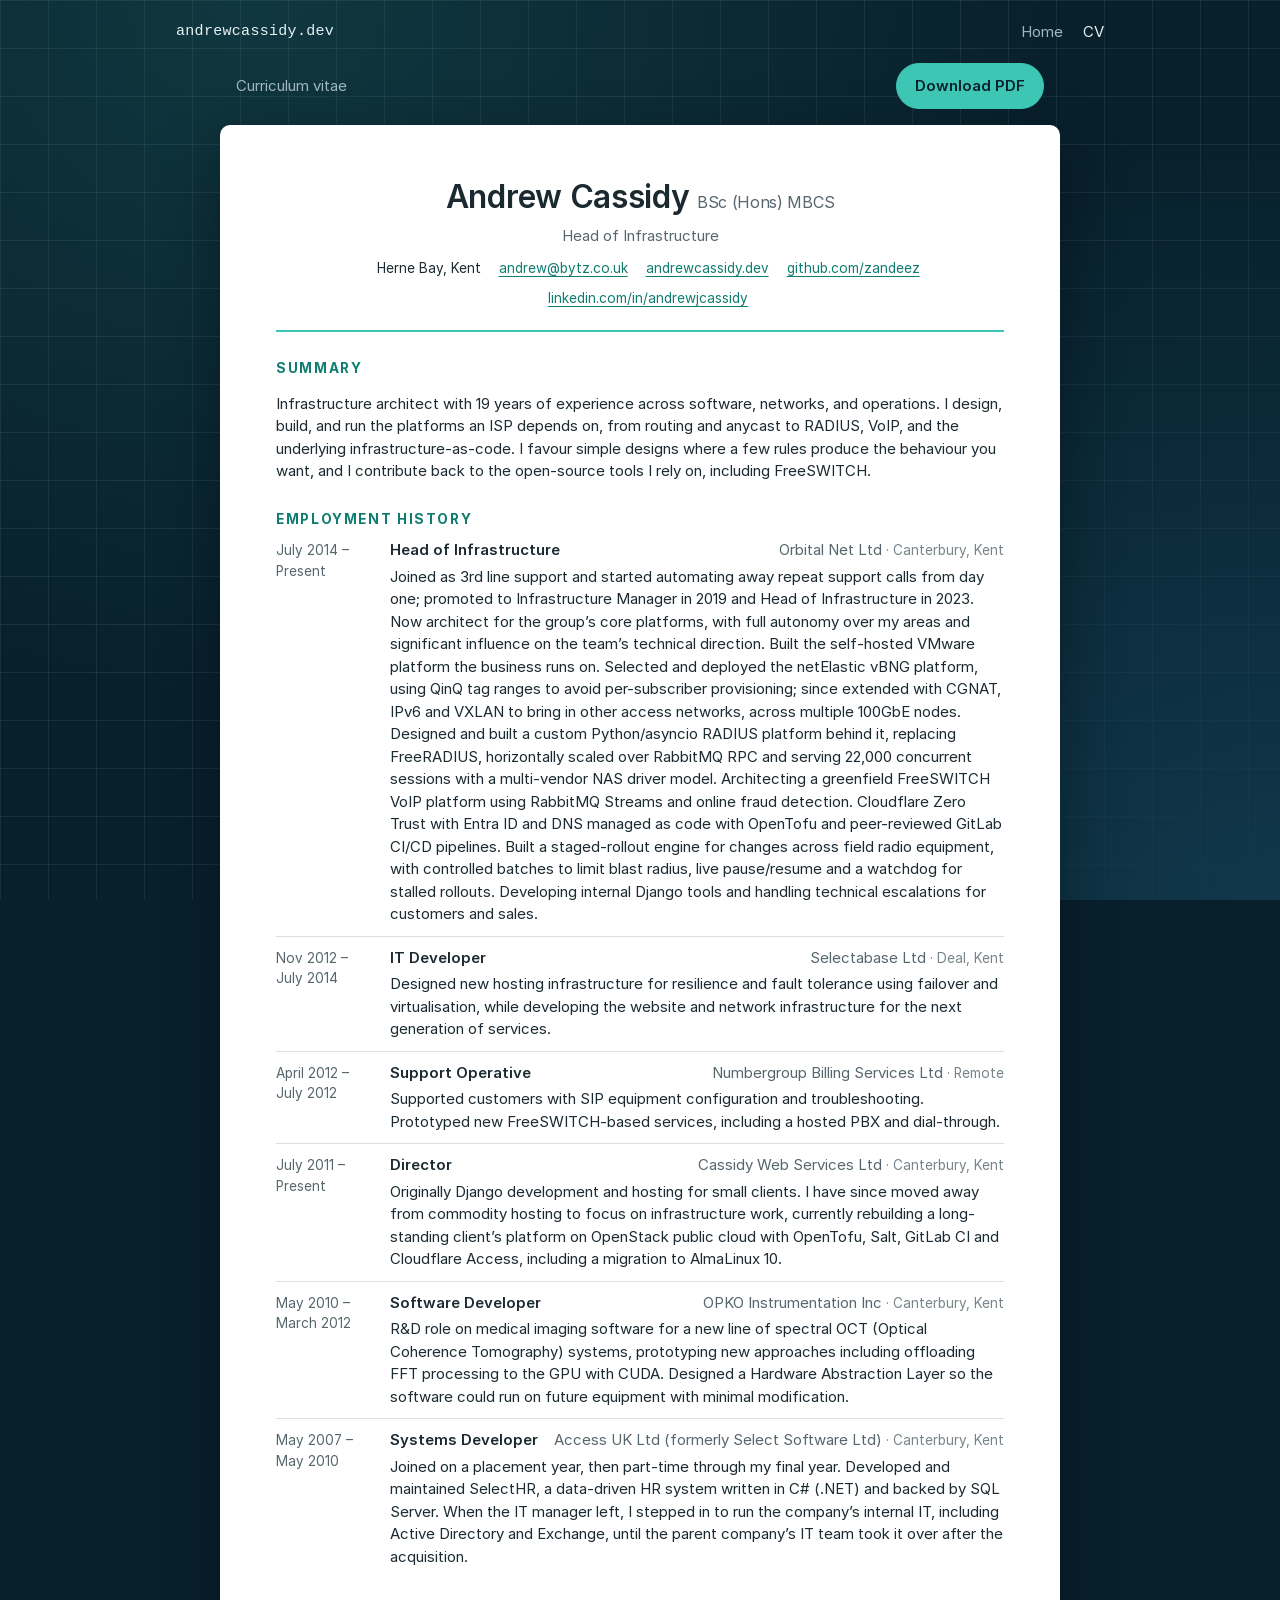
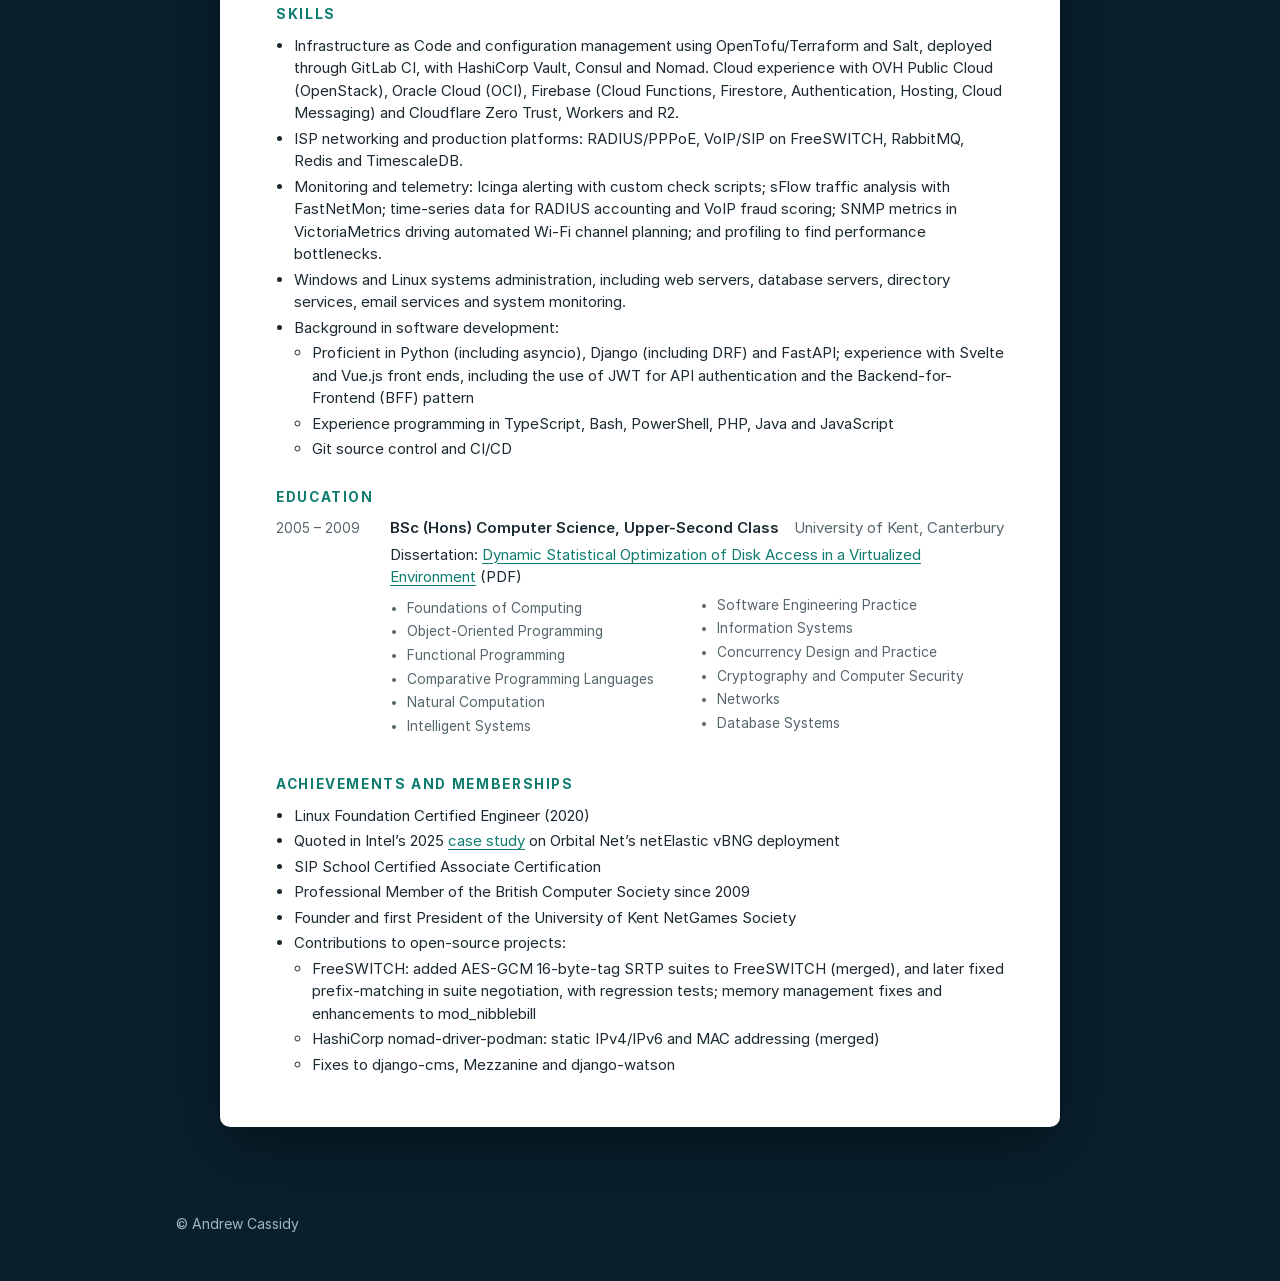
==== commit 290d5e95: "Reword the FreeSWITCH open-source contribution Co-Authored-By: Claude Opus 5.5 <noreply@anthropic.co" ====
--- a/cv/index.html
+++ b/cv/index.html
@@ -185,8 +185,9 @@
             <li>Founder and first President of the University of Kent NetGames Society</li>
             <li>Contributions to open-source projects:
                 <ul>
-                    <li>FreeSWITCH: AES-GCM SRTP cipher support in core (merged); fixed SRTP crypto suite matching for
-                        Cisco interoperability (PR open); memory management fixes and enhancements to mod_nibblebill</li>
+                    <li>FreeSWITCH: added AES-GCM 16-byte-tag SRTP suites to FreeSWITCH (merged), and later fixed
+                        prefix-matching in suite negotiation, with regression tests; memory management fixes and
+                        enhancements to mod_nibblebill</li>
                     <li>HashiCorp nomad-driver-podman: static IPv4/IPv6 and MAC addressing (merged)</li>
                     <li>Fixes to django-cms, Mezzanine and django-watson</li>
                 </ul>
--- a/assets/site.css
+++ b/assets/site.css
@@ -1,4 +1,32 @@
 /* andrewcassidy.dev — shared styles */
+
+/* Inter 4.1 (rsms/inter, SIL OFL 1.1: fonts/LICENSE.txt), latin subset */
+@font-face {
+    font-family: "Inter";
+    font-style: normal;
+    font-weight: 400;
+    font-display: swap;
+    src: url("fonts/Inter-Regular.latin.woff2") format("woff2");
+    unicode-range: U+0000-00FF, U+0131, U+0152-0153, U+02BB-02BC, U+02C6, U+02DA, U+02DC, U+0304, U+0308, U+0329, U+2000-206F, U+20AC, U+2122, U+2191, U+2193, U+2212, U+2215, U+FEFF, U+FFFD;
+}
+
+@font-face {
+    font-family: "Inter";
+    font-style: normal;
+    font-weight: 600;
+    font-display: swap;
+    src: url("fonts/Inter-SemiBold.latin.woff2") format("woff2");
+    unicode-range: U+0000-00FF, U+0131, U+0152-0153, U+02BB-02BC, U+02C6, U+02DA, U+02DC, U+0304, U+0308, U+0329, U+2000-206F, U+20AC, U+2122, U+2191, U+2193, U+2212, U+2215, U+FEFF, U+FFFD;
+}
+
+@font-face {
+    font-family: "Inter";
+    font-style: normal;
+    font-weight: 700;
+    font-display: swap;
+    src: url("fonts/Inter-Bold.latin.woff2") format("woff2");
+    unicode-range: U+0000-00FF, U+0131, U+0152-0153, U+02BB-02BC, U+02C6, U+02DA, U+02DC, U+0304, U+0308, U+0329, U+2000-206F, U+20AC, U+2122, U+2191, U+2193, U+2212, U+2215, U+FEFF, U+FFFD;
+}
 
 :root {
     --bg-deep: #08202c;
@@ -14,7 +42,7 @@
     --ink-muted: #56666d;
     --rule: #d6e0e3;
     --radius: 10px;
-    --font: system-ui, -apple-system, "Segoe UI", Roboto, "Helvetica Neue", Arial, sans-serif;
+    --font: "Inter", system-ui, -apple-system, "Segoe UI", Roboto, "Helvetica Neue", Arial, sans-serif;
     --mono: ui-monospace, "SFMono-Regular", Menlo, Consolas, "Liberation Mono", monospace;
 }
 
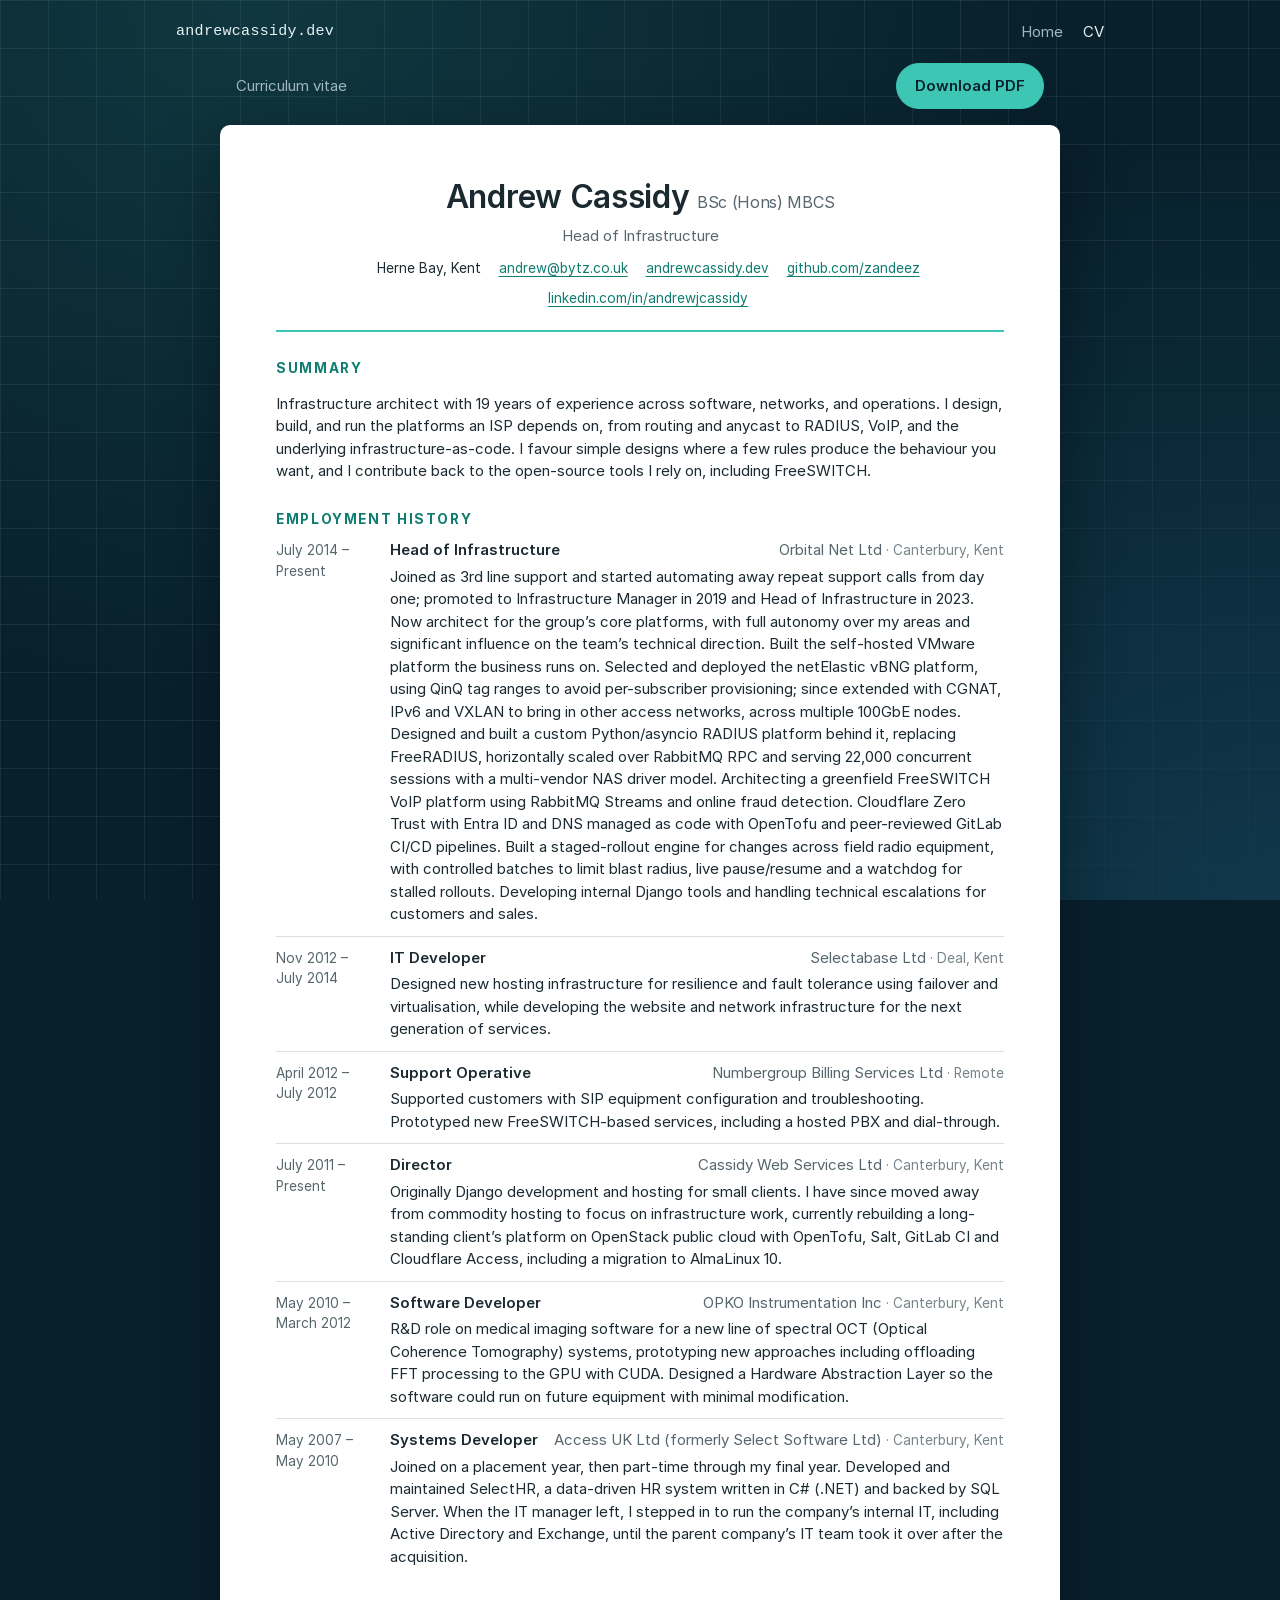
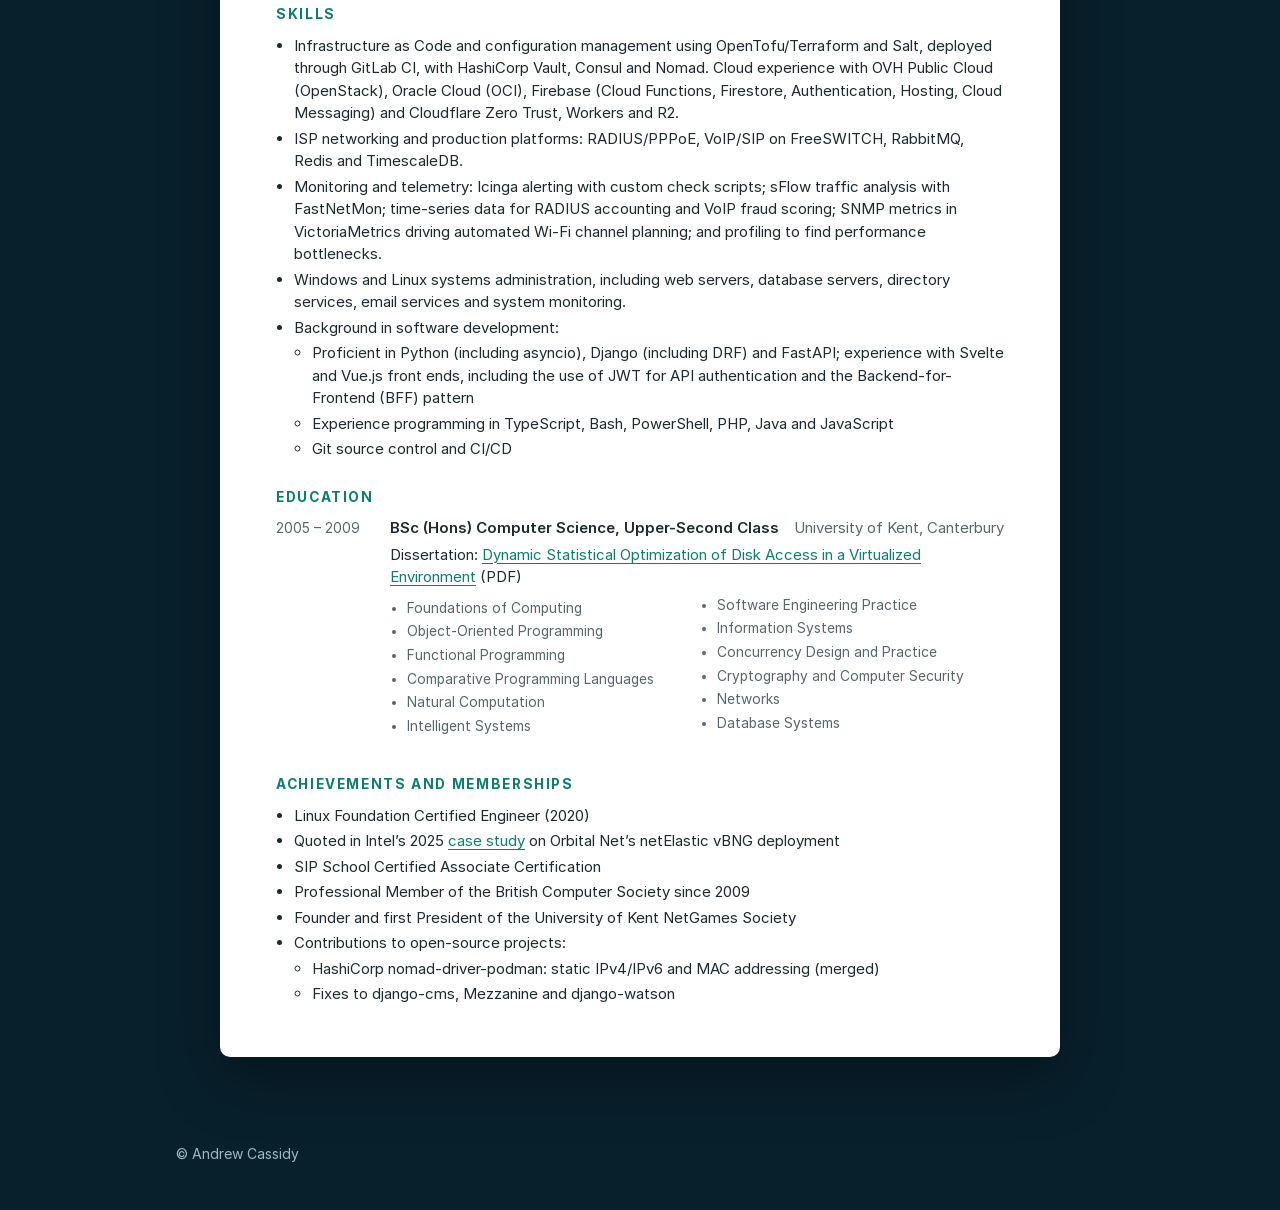
==== commit efe30d7c: "Remove the FreeSWITCH open-source contribution item Co-Authored-By: Claude Opus 5.5 <noreply@anthrop" ====
--- a/cv/index.html
+++ b/cv/index.html
@@ -185,9 +185,6 @@
             <li>Founder and first President of the University of Kent NetGames Society</li>
             <li>Contributions to open-source projects:
                 <ul>
-                    <li>FreeSWITCH: added AES-GCM 16-byte-tag SRTP suites to FreeSWITCH (merged), and later fixed
-                        prefix-matching in suite negotiation, with regression tests; memory management fixes and
-                        enhancements to mod_nibblebill</li>
                     <li>HashiCorp nomad-driver-podman: static IPv4/IPv6 and MAC addressing (merged)</li>
                     <li>Fixes to django-cms, Mezzanine and django-watson</li>
                 </ul>
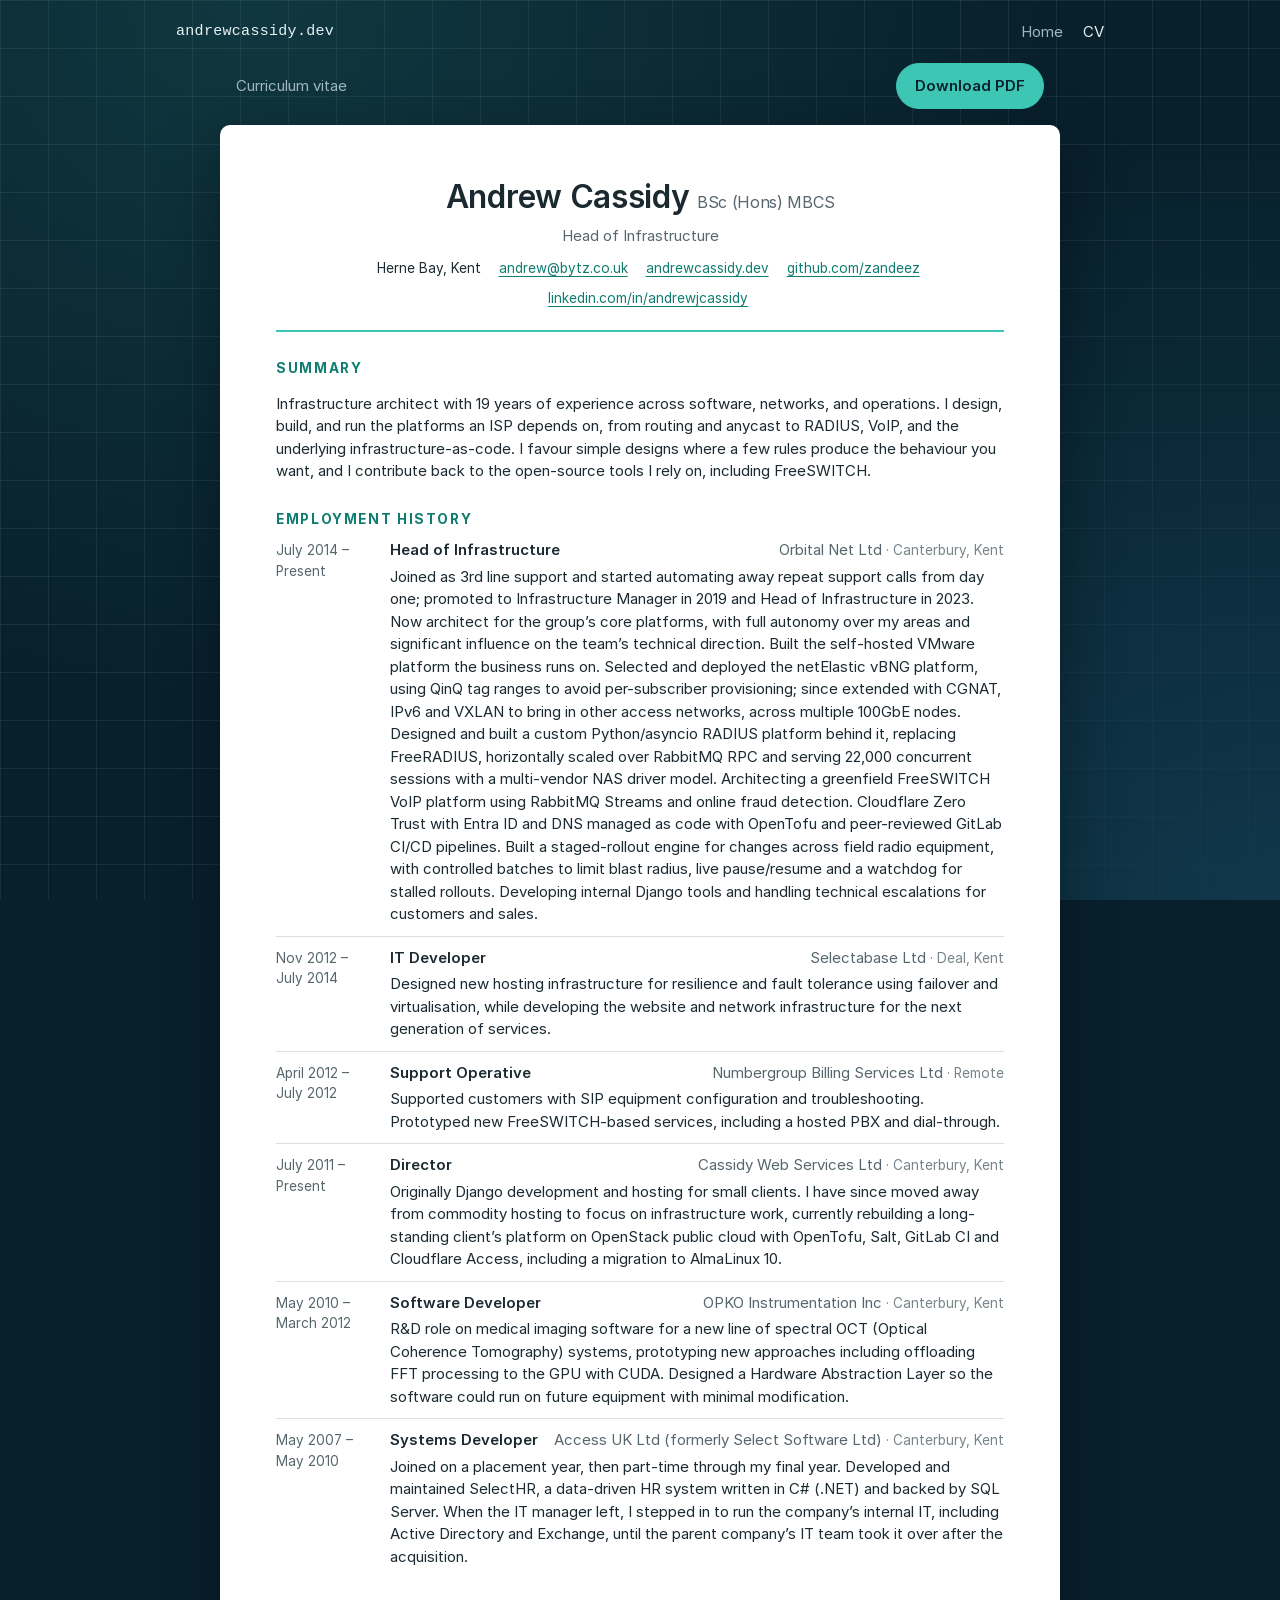
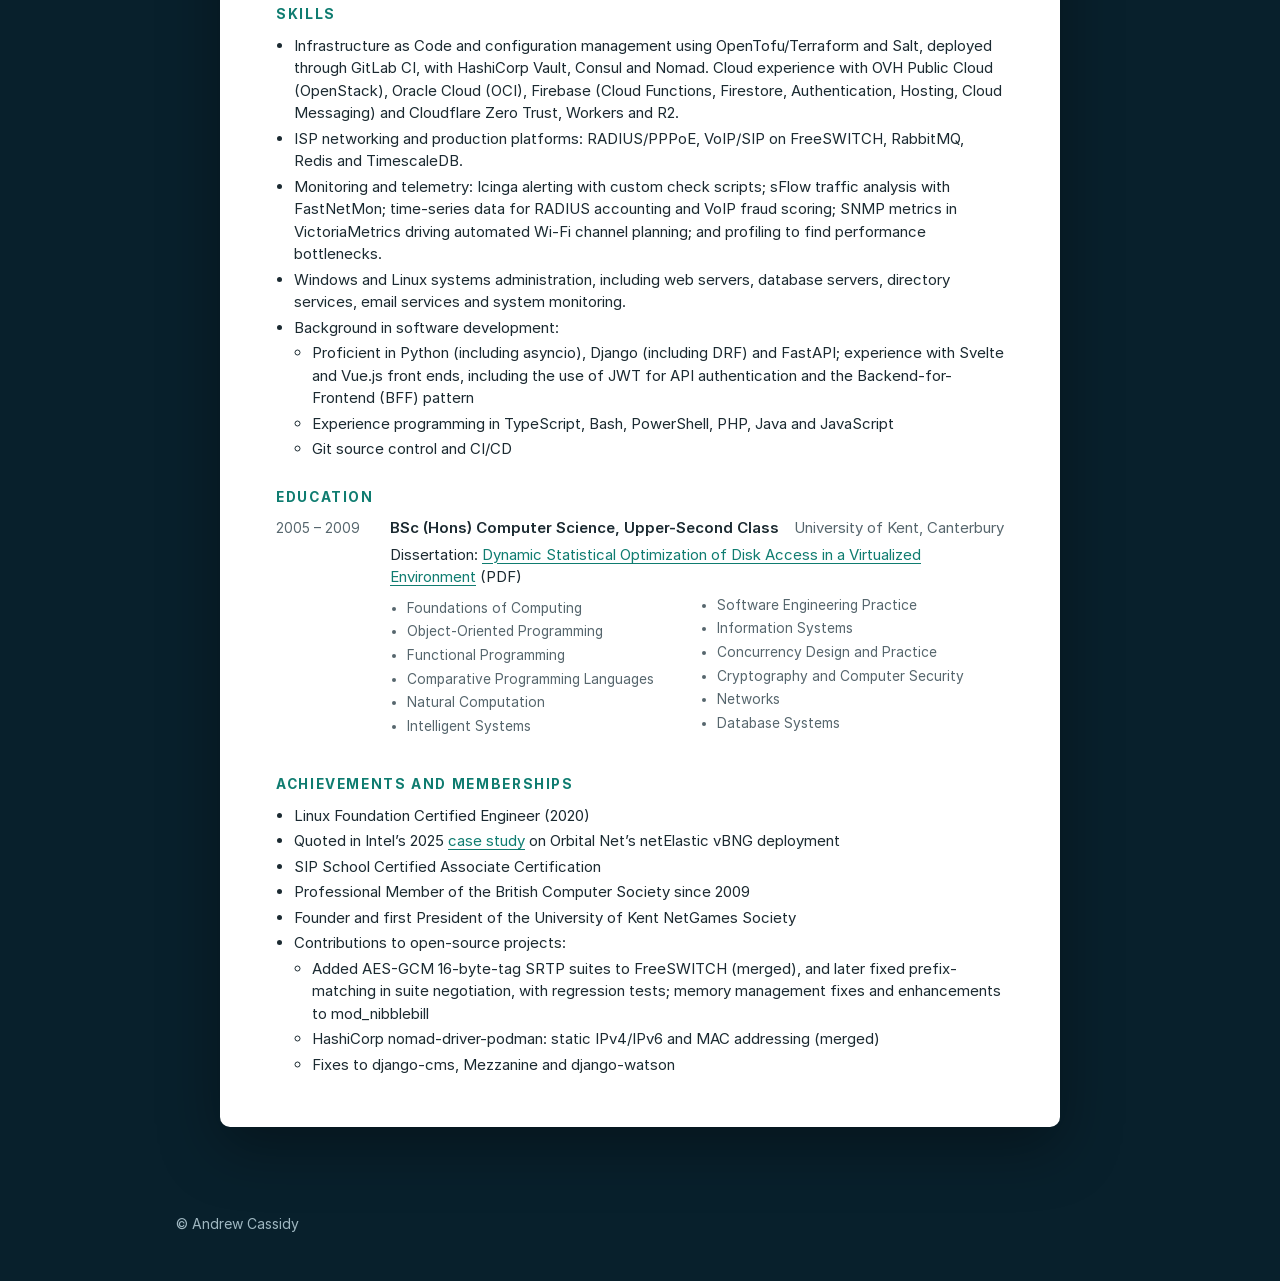
==== commit 70a5333c: "Restore the FreeSWITCH contribution with the new wording Co-Authored-By: Claude Opus 5.5 <noreply@an" ====
--- a/cv/index.html
+++ b/cv/index.html
@@ -185,6 +185,9 @@
             <li>Founder and first President of the University of Kent NetGames Society</li>
             <li>Contributions to open-source projects:
                 <ul>
+                    <li>Added AES-GCM 16-byte-tag SRTP suites to FreeSWITCH (merged), and later fixed prefix-matching
+                        in suite negotiation, with regression tests; memory management fixes and enhancements to
+                        mod_nibblebill</li>
                     <li>HashiCorp nomad-driver-podman: static IPv4/IPv6 and MAC addressing (merged)</li>
                     <li>Fixes to django-cms, Mezzanine and django-watson</li>
                 </ul>
